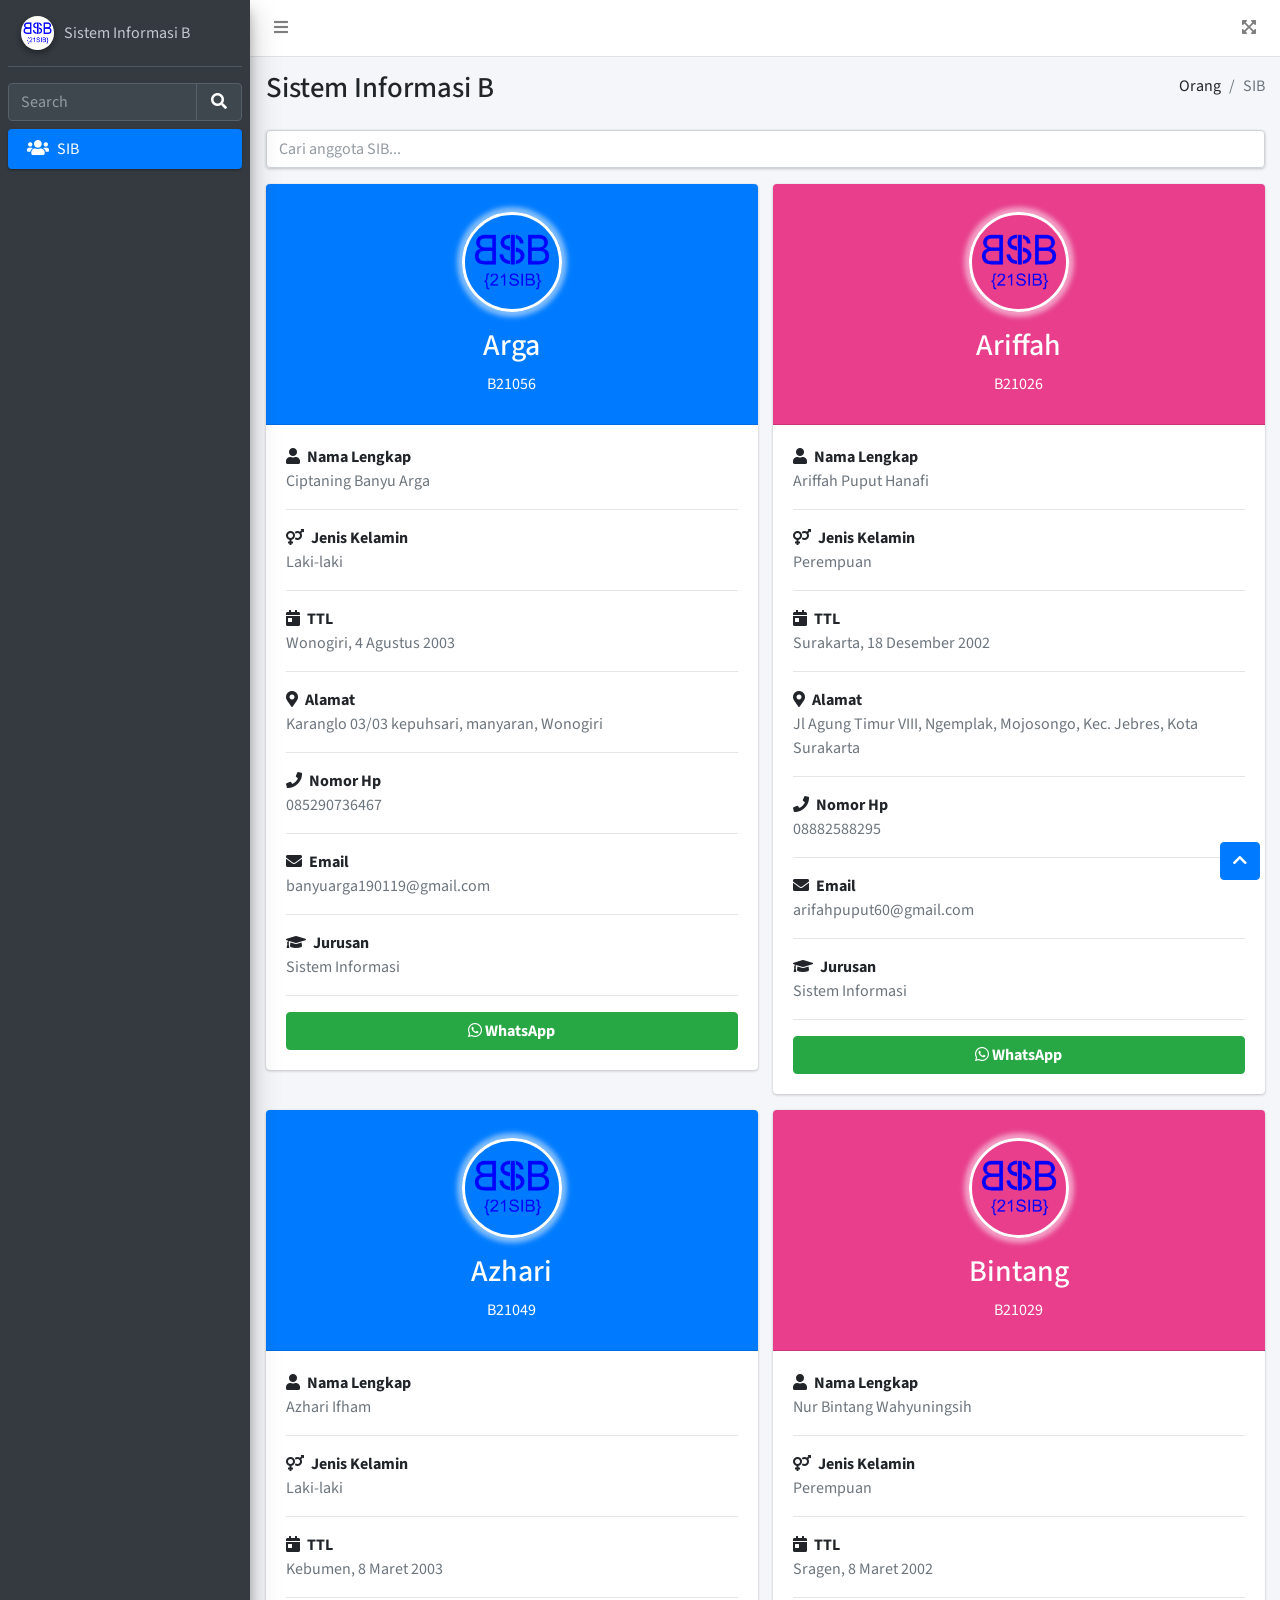
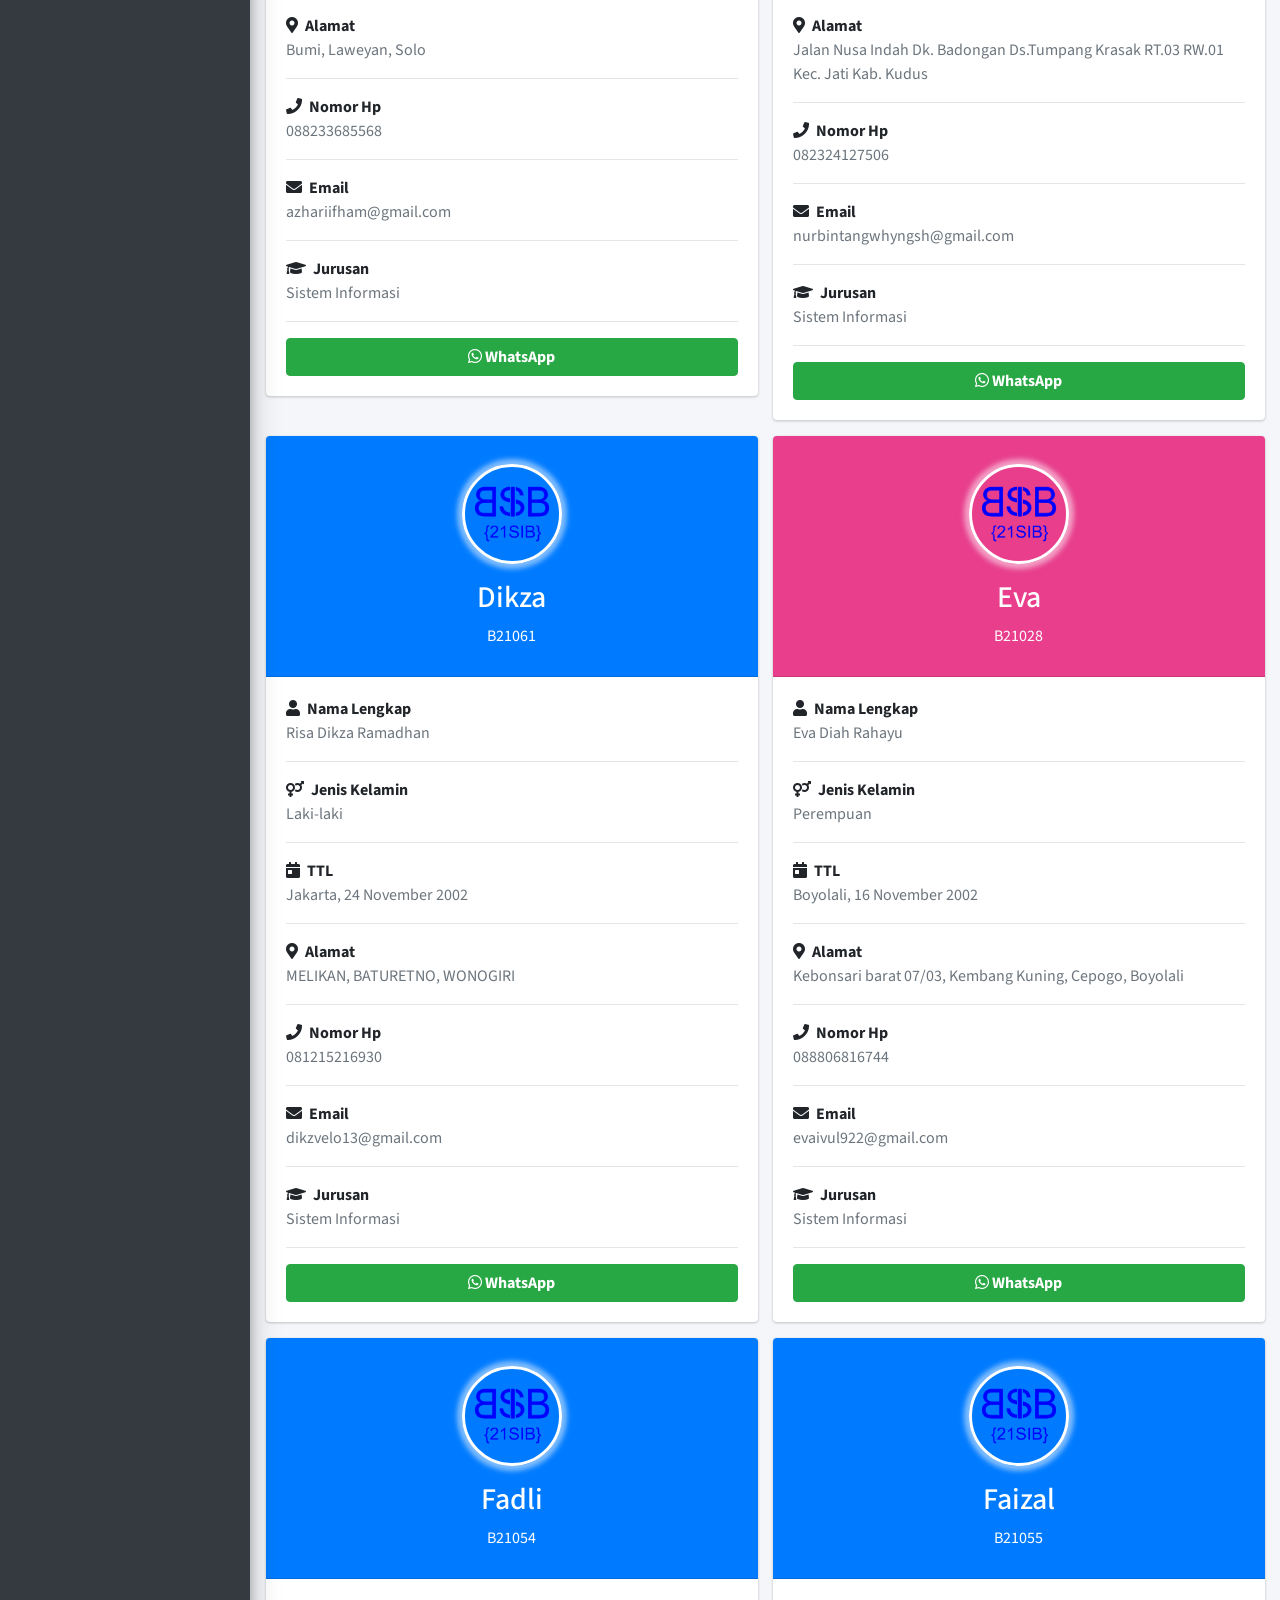
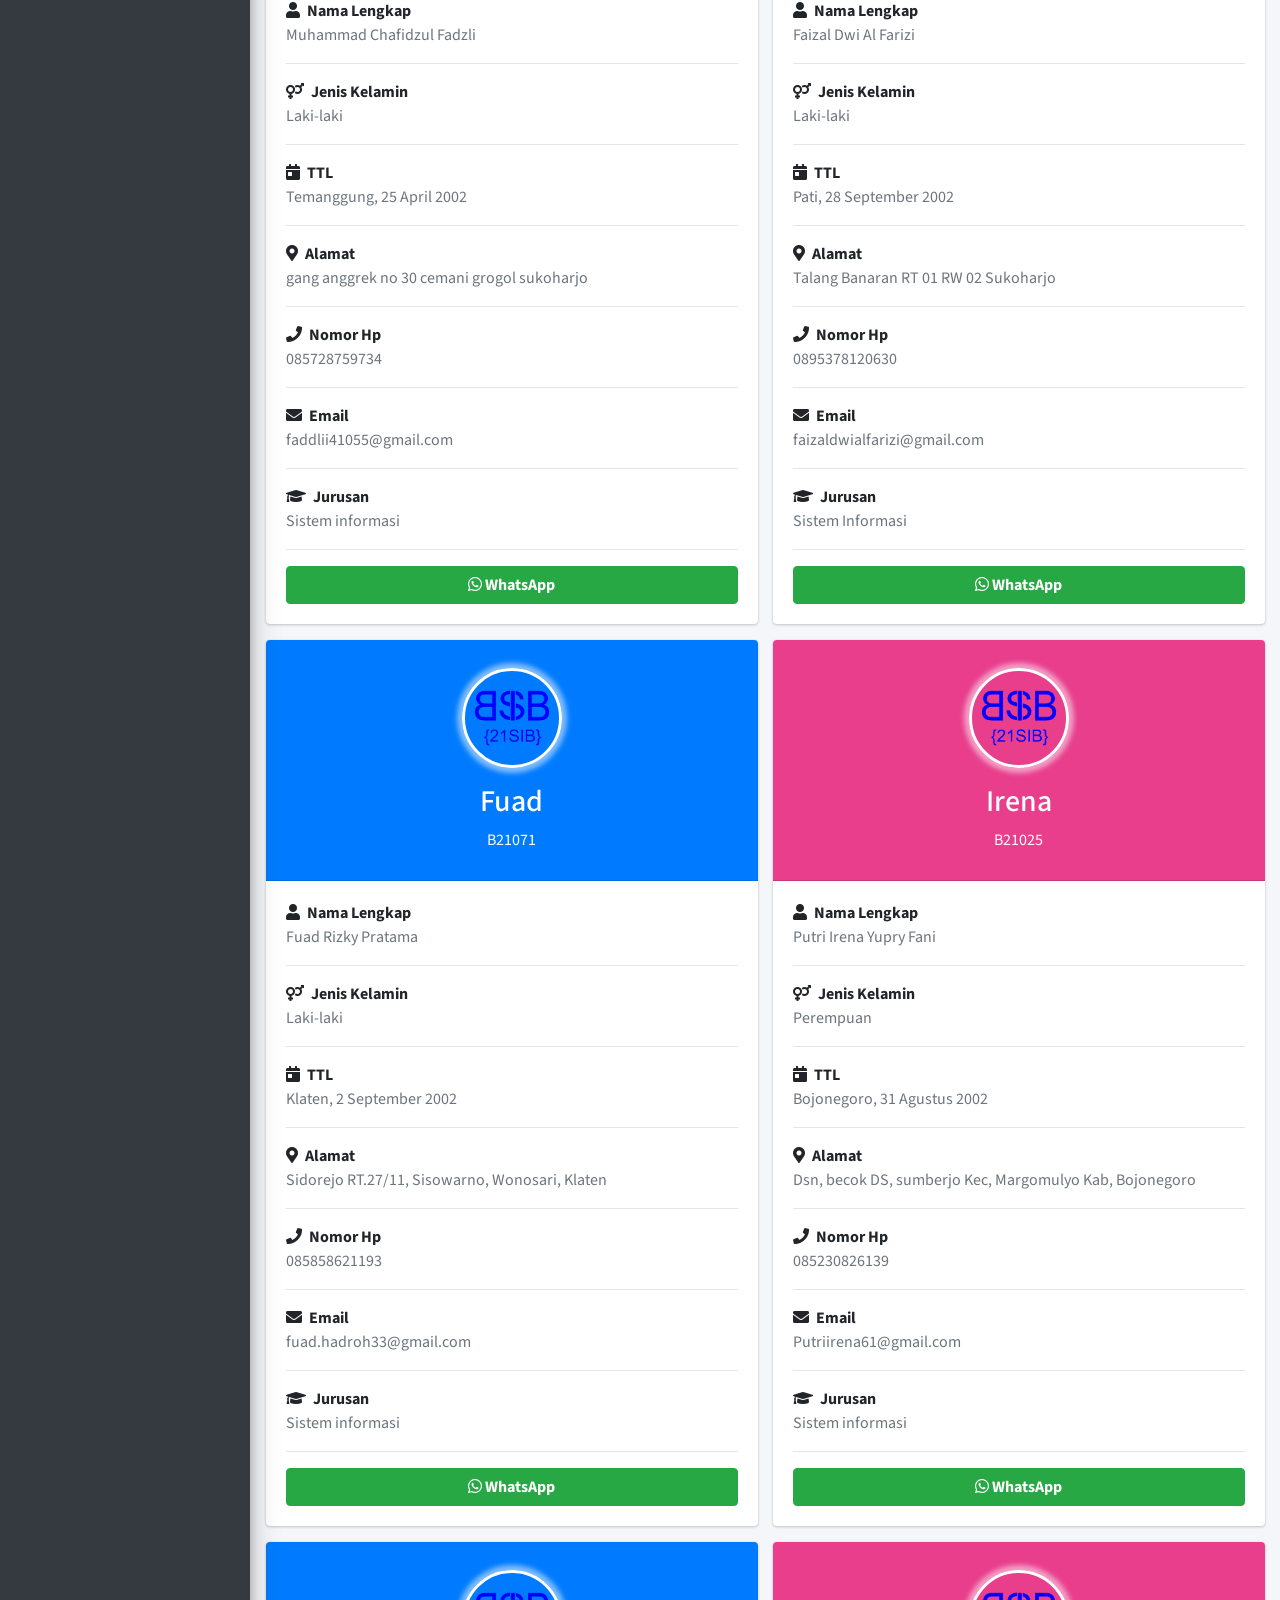
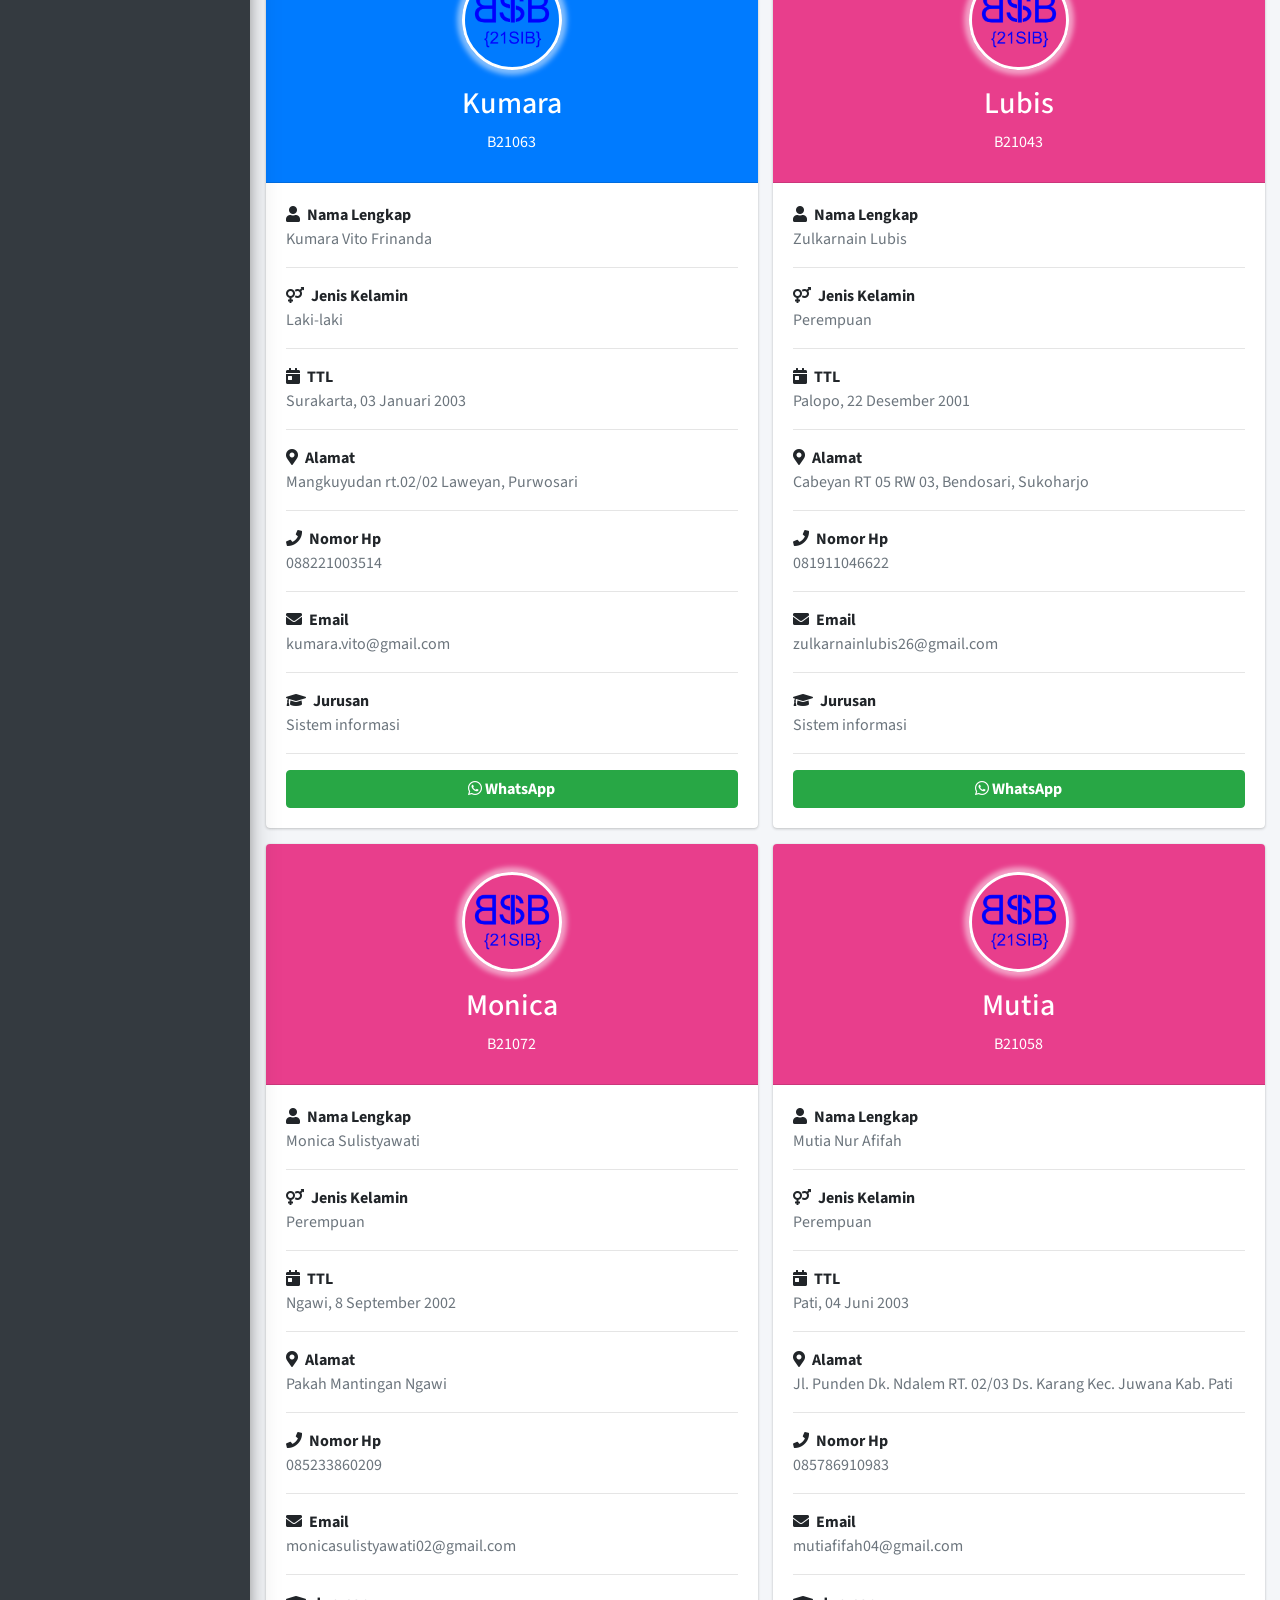
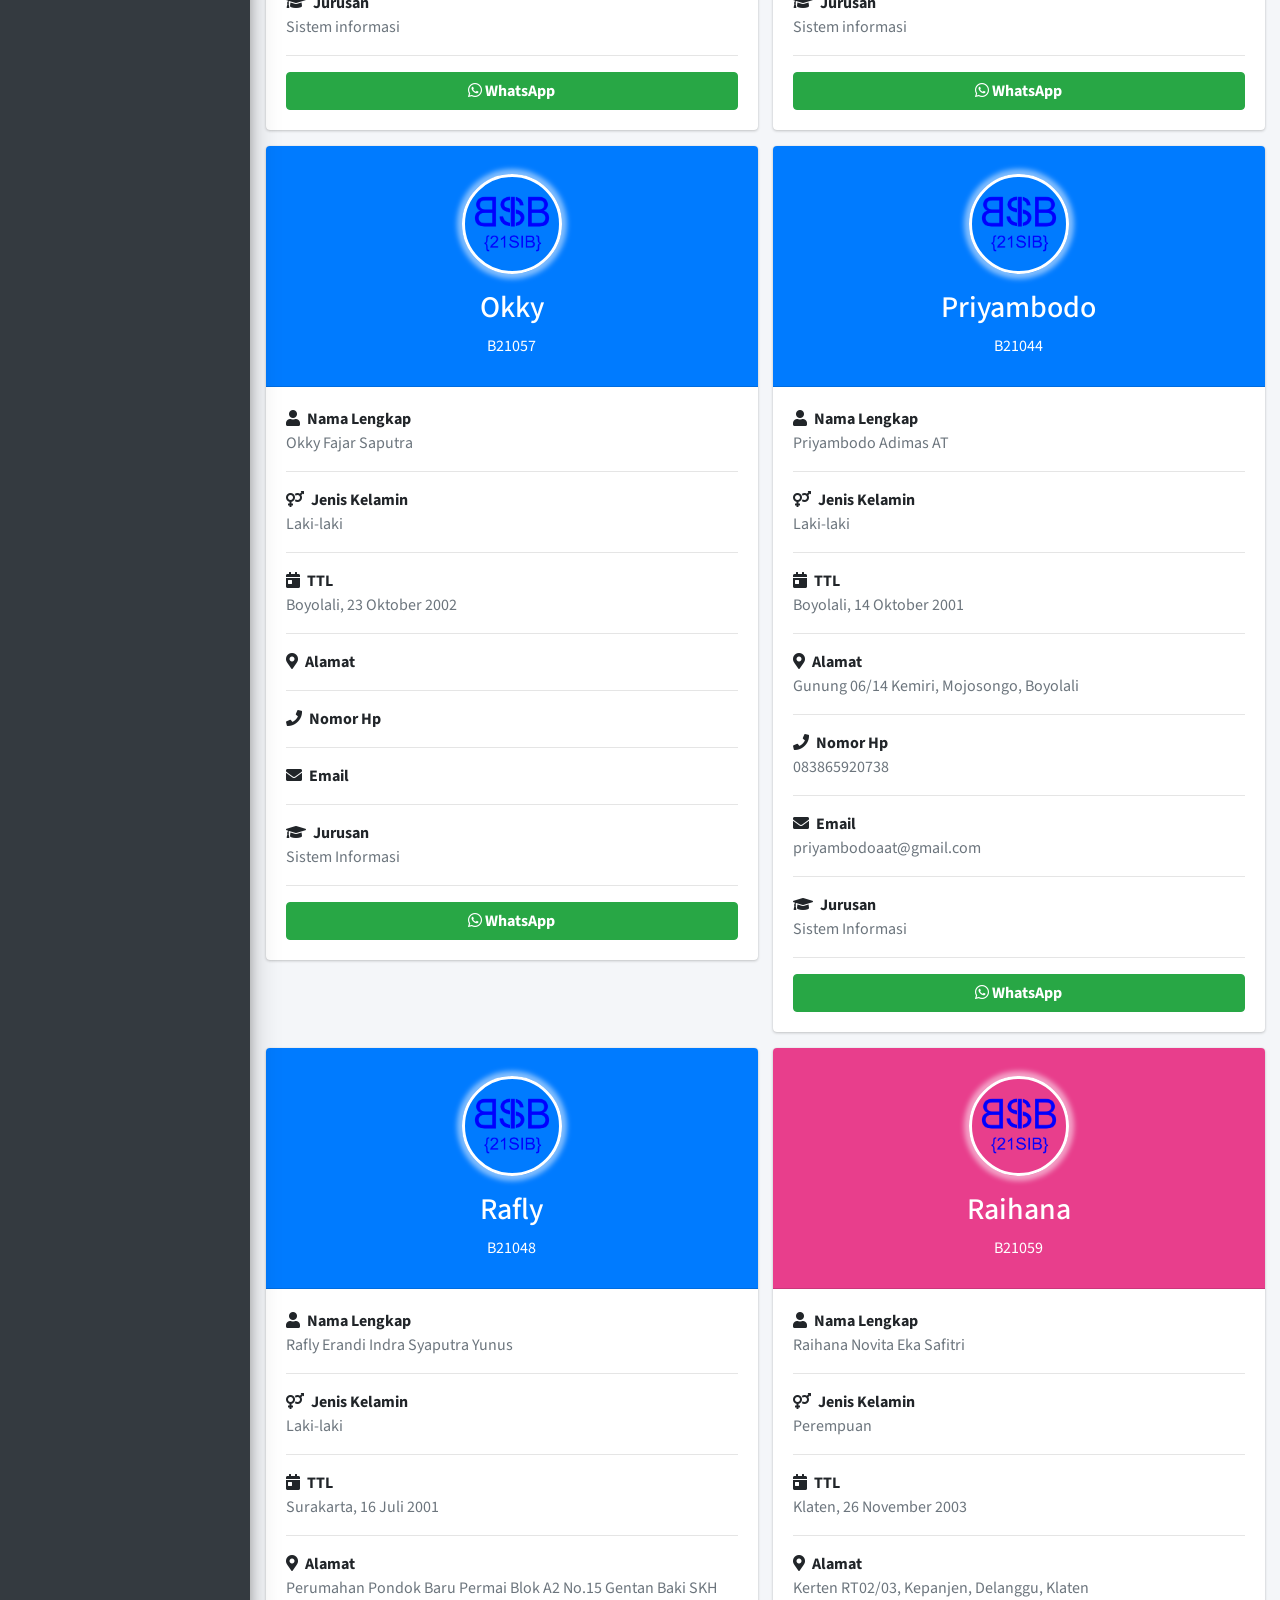
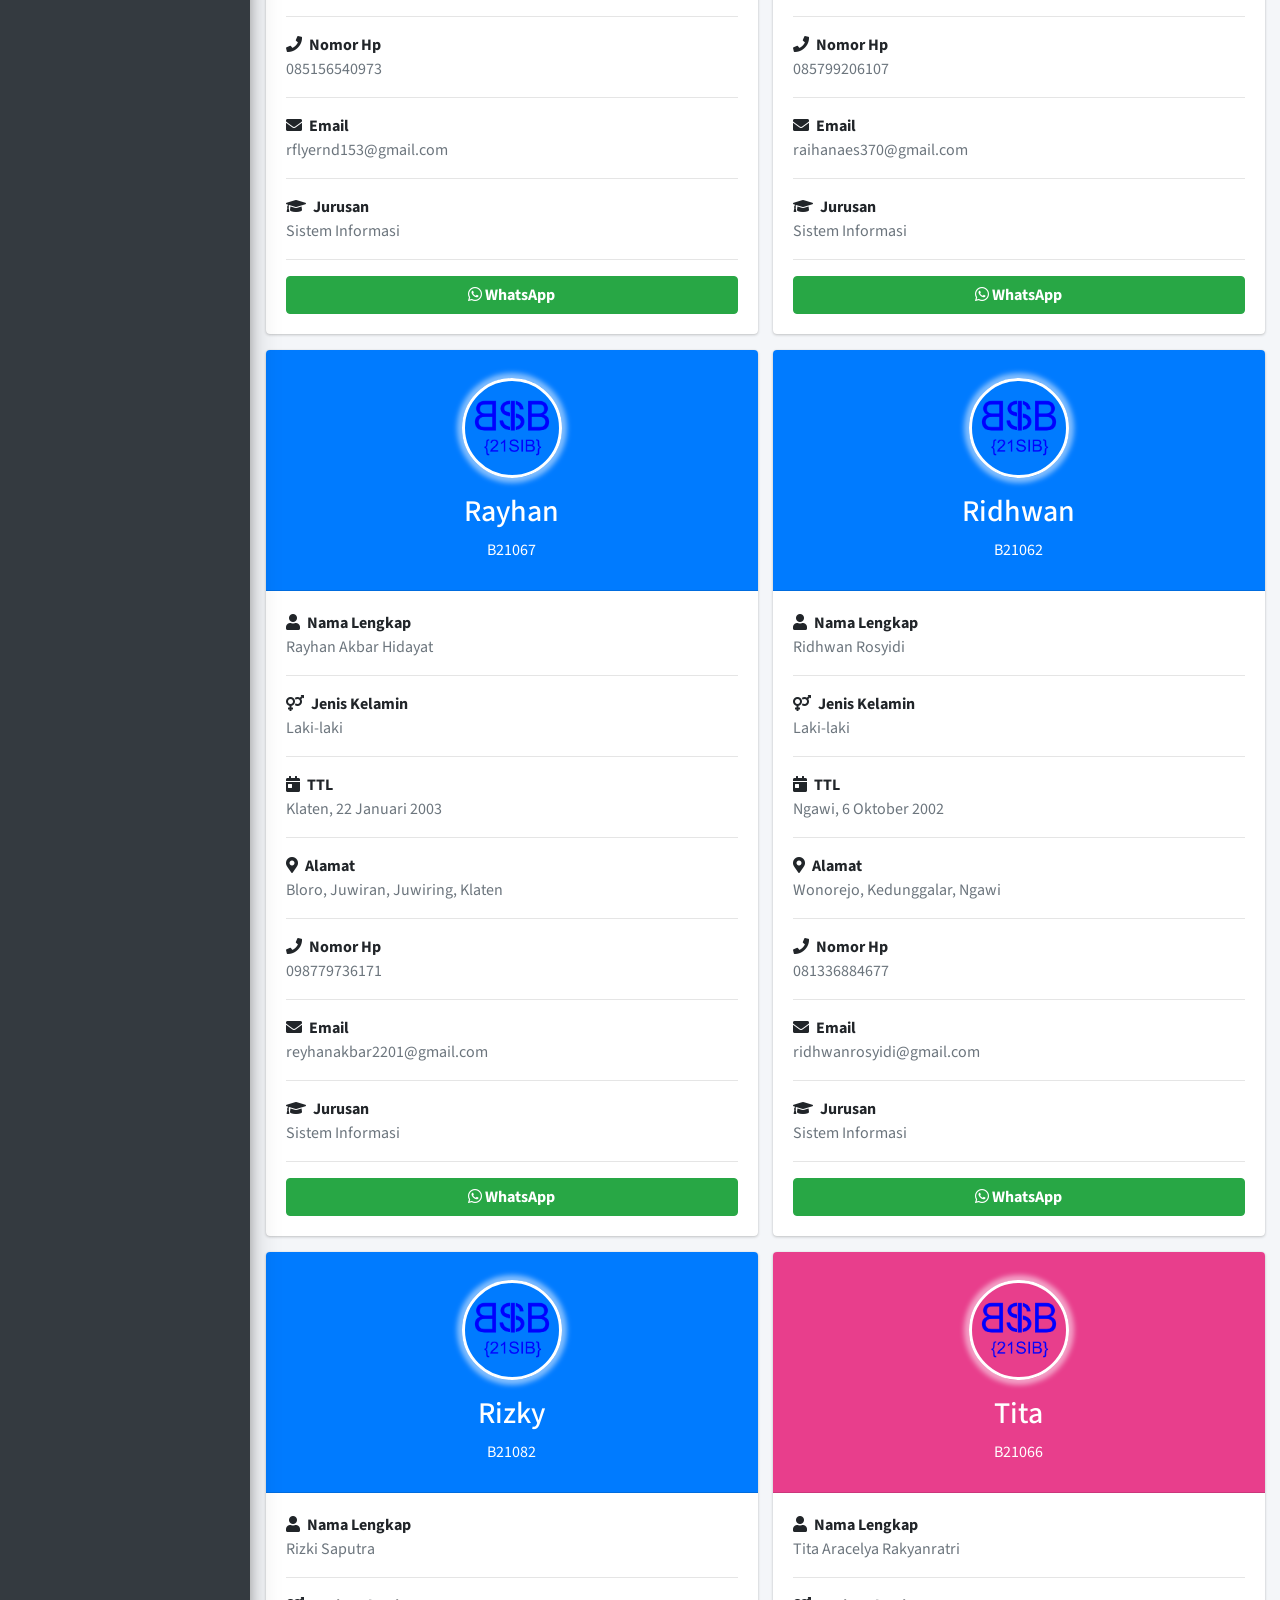
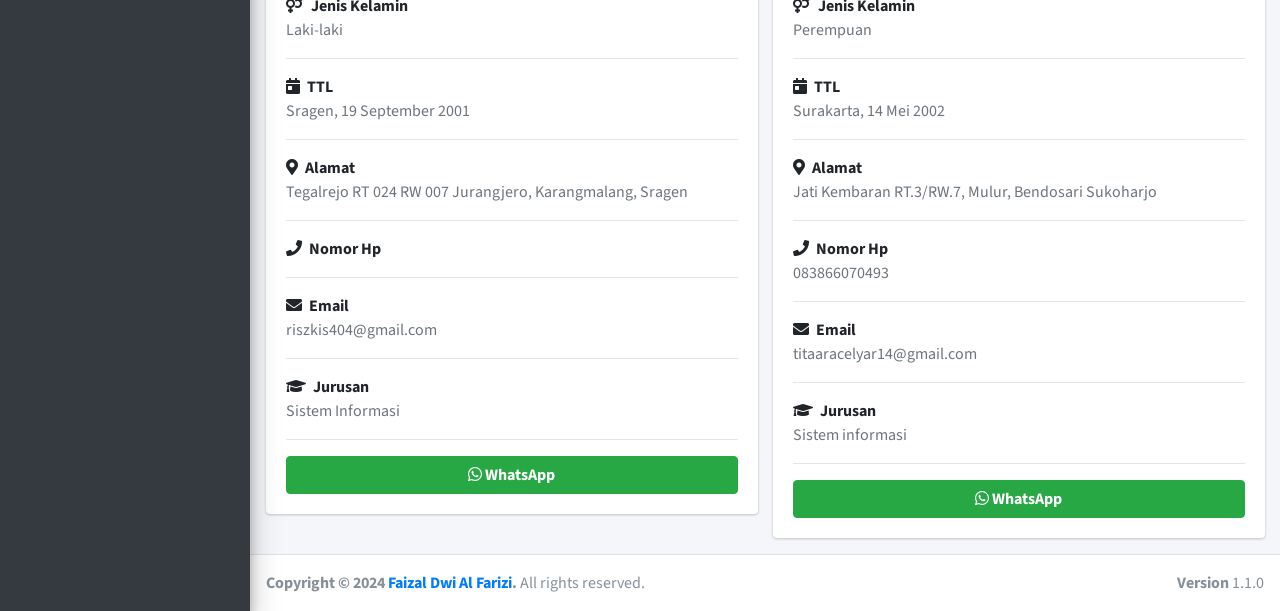
==== index.html @ 07bbe1d6 "Merge branch 'main' of https://github.com/FaizalDwiA/sib" ====
<!DOCTYPE html>
<html lang="en">

<head>
    <meta charset="utf-8">
    <meta content="width=device-width, initial-scale=1.0" name="viewport">

    <title>SIB</title>
    <meta content="Author" name="Faizal Dwi Al Farizi">
    <meta content="Bismillah" name="description">
    <meta content="Syiber" name="keywords">

    <!-- Logo -->
    <link rel="shortcut icon" href="asset/img/sib.png" type="image/x-icon">

    <!-- Google Font: Source Sans Pro -->
    <link rel="stylesheet"
        href="https://fonts.googleapis.com/css?family=Source+Sans+Pro:300,400,400i,700&amp;display=fallback">
    <!-- Font Awesome -->
    <link rel="stylesheet" href="plugins/fontawesome-free/css/all.min.css">
    <!-- Theme style -->
    <link rel="stylesheet" href="asset/css/adminlte.min.css">
</head>

<body class="hold-transition sidebar-mini">

    <div class="wrapper">

        <!-- Navbar -->
        <nav class="main-header navbar navbar-expand navbar-white navbar-light">

            <ul class="navbar-nav">
                <li class="nav-item">
                    <a class="nav-link" data-widget="pushmenu" href="#" role="button"><i class="fas fa-bars"></i></a>
                </li>
            </ul>

            <!-- Right navbar links -->
            <ul class="navbar-nav ml-auto">
                <li class="nav-item">
                    <a class="nav-link" data-widget="fullscreen" href="#" role="button">
                        <i class="fas fa-expand-arrows-alt"></i>
                    </a>
                </li>
            </ul>
        </nav>
        <!-- /.navbar -->

        <!-- Main Sidebar Container -->
        <div id="sidebar-container"></div>

        <!-- Content Wrapper. Contains page content -->
        <div class="content-wrapper" style="min-height: 719.812px;">
            <!-- Content Header (Page header) -->
            <section class="content-header">
                <div class="container-fluid">
                    <div class="row mb-2">
                        <div class="col-sm-6">
                            <h1>Sistem Informasi B</h1>
                        </div>
                        <div class="col-sm-6">
                            <ol class="breadcrumb float-sm-right">
                                <li class="breadcrumb-item">Orang</li>
                                <li class="breadcrumb-item active">SIB</li>
                            </ol>
                        </div>
                    </div>
                </div><!-- /.container-fluid -->
            </section>

            <!-- Main content -->
            <section class="content">
                <div class="container-fluid">
                    <div id="sib-container"></div>
                    <!-- /.row -->
                </div>
                <!-- /.container-fluid -->
            </section>
            <!-- /.content -->
        </div>
        <!-- /.content-wrapper -->

        <footer class="main-footer">
            <div class="float-right d-none d-sm-block">
                <b>Version</b> 1.1.0
            </div>
            <strong>Copyright © 2024 <a href="#">Faizal Dwi Al Farizi</a>.</strong> All rights reserved.
        </footer>

        <a href="#" class="back-to-top d-flex align-items-center justify-content-center"><i
                class="bi bi-arrow-up-short"></i></a>

        <!-- Control Sidebar -->
        <aside class="control-sidebar control-sidebar-dark">
            <!-- Control sidebar content goes here -->
        </aside>
        <!-- /.control-sidebar -->
    </div>
    <!-- ./wrapper -->

    <a id="back-to-top" href="#" class="btn btn-primary back-to-top" role="button" aria-label="Scroll to top">
        <i class="fas fa-chevron-up"></i>
    </a>

    <!-- jQuery -->
    <script src="plugins/jquery/jquery.min.js"></script>
    <!-- Bootstrap 4 -->
    <script src="plugins/bootstrap/js/bootstrap.bundle.min.js"></script>
    <!-- AdminLTE App -->
    <script src="asset/js/adminlte.min.js"></script>

    <script>
        document.addEventListener("DOMContentLoaded", function () {
            fetch('layout/sidebar.html')  // Pastikan path benar
                .then(response => response.text())
                .then(data => {
                    const sidebarContainer = document.getElementById('sidebar-container');
                    if (sidebarContainer) {
                        sidebarContainer.innerHTML = data;
                        // Mendapatkan URL halaman saat ini
                        const currentURL = window.location.href;

                        // Mendapatkan elemen link sidebar
                        const sibLink = document.getElementById('sib-link');

                        // Cek apakah URL saat ini mengandung 'index.html' untuk menambahkan class 'active'
                        if (currentURL.includes('index.html')) {
                            sibLink.classList.add('active');
                        }
                    } else {
                        console.error("Sidebar container not found");
                    }
                })
                .catch(error => console.error('Error loading sidebar:', error));

            fetch('data/sib.html')  // Pastikan path benar
                .then(response => response.text())
                .then(data => {
                    const sibContainer = document.getElementById('sib-container');
                    if (sibContainer) {
                        sibContainer.innerHTML = data;
                        const searchInput = document.getElementById('searchInput');
                        const Items = document.querySelectorAll('.item');

                        searchInput.addEventListener('input', function () {
                            const query = searchInput.value.toLowerCase();

                            Items.forEach(item => {
                                // Ambil semua teks dari elemen dalam card
                                const textContent = item.textContent.toLowerCase();

                                // Tampilkan atau sembunyikan item berdasarkan pencarian
                                if (textContent.includes(query)) {
                                    item.style.display = '';
                                } else {
                                    item.style.display = 'none';
                                }
                            });
                        });
                    } else {
                        console.error("SIB container not found");
                    }
                })
                .catch(error => console.error('Error loading sib:', error));
        });
    </script>

</body>

</html>
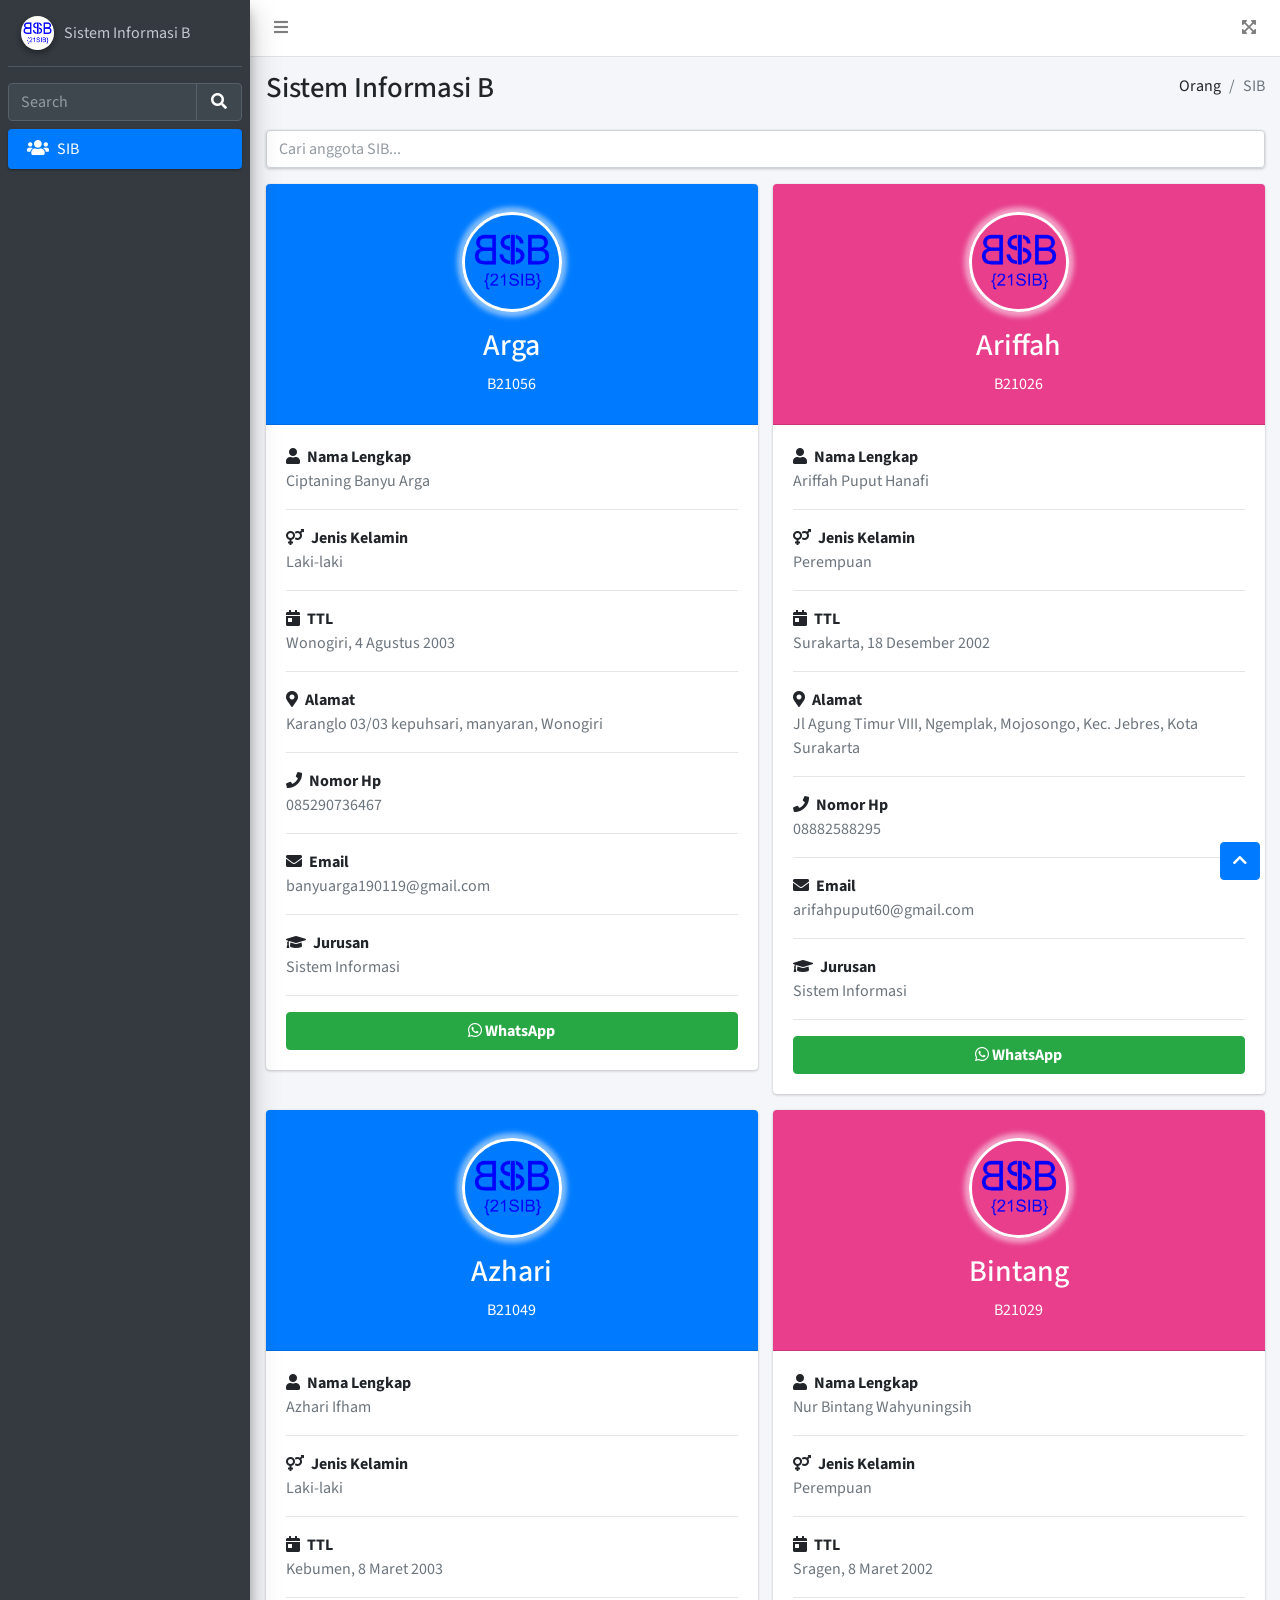
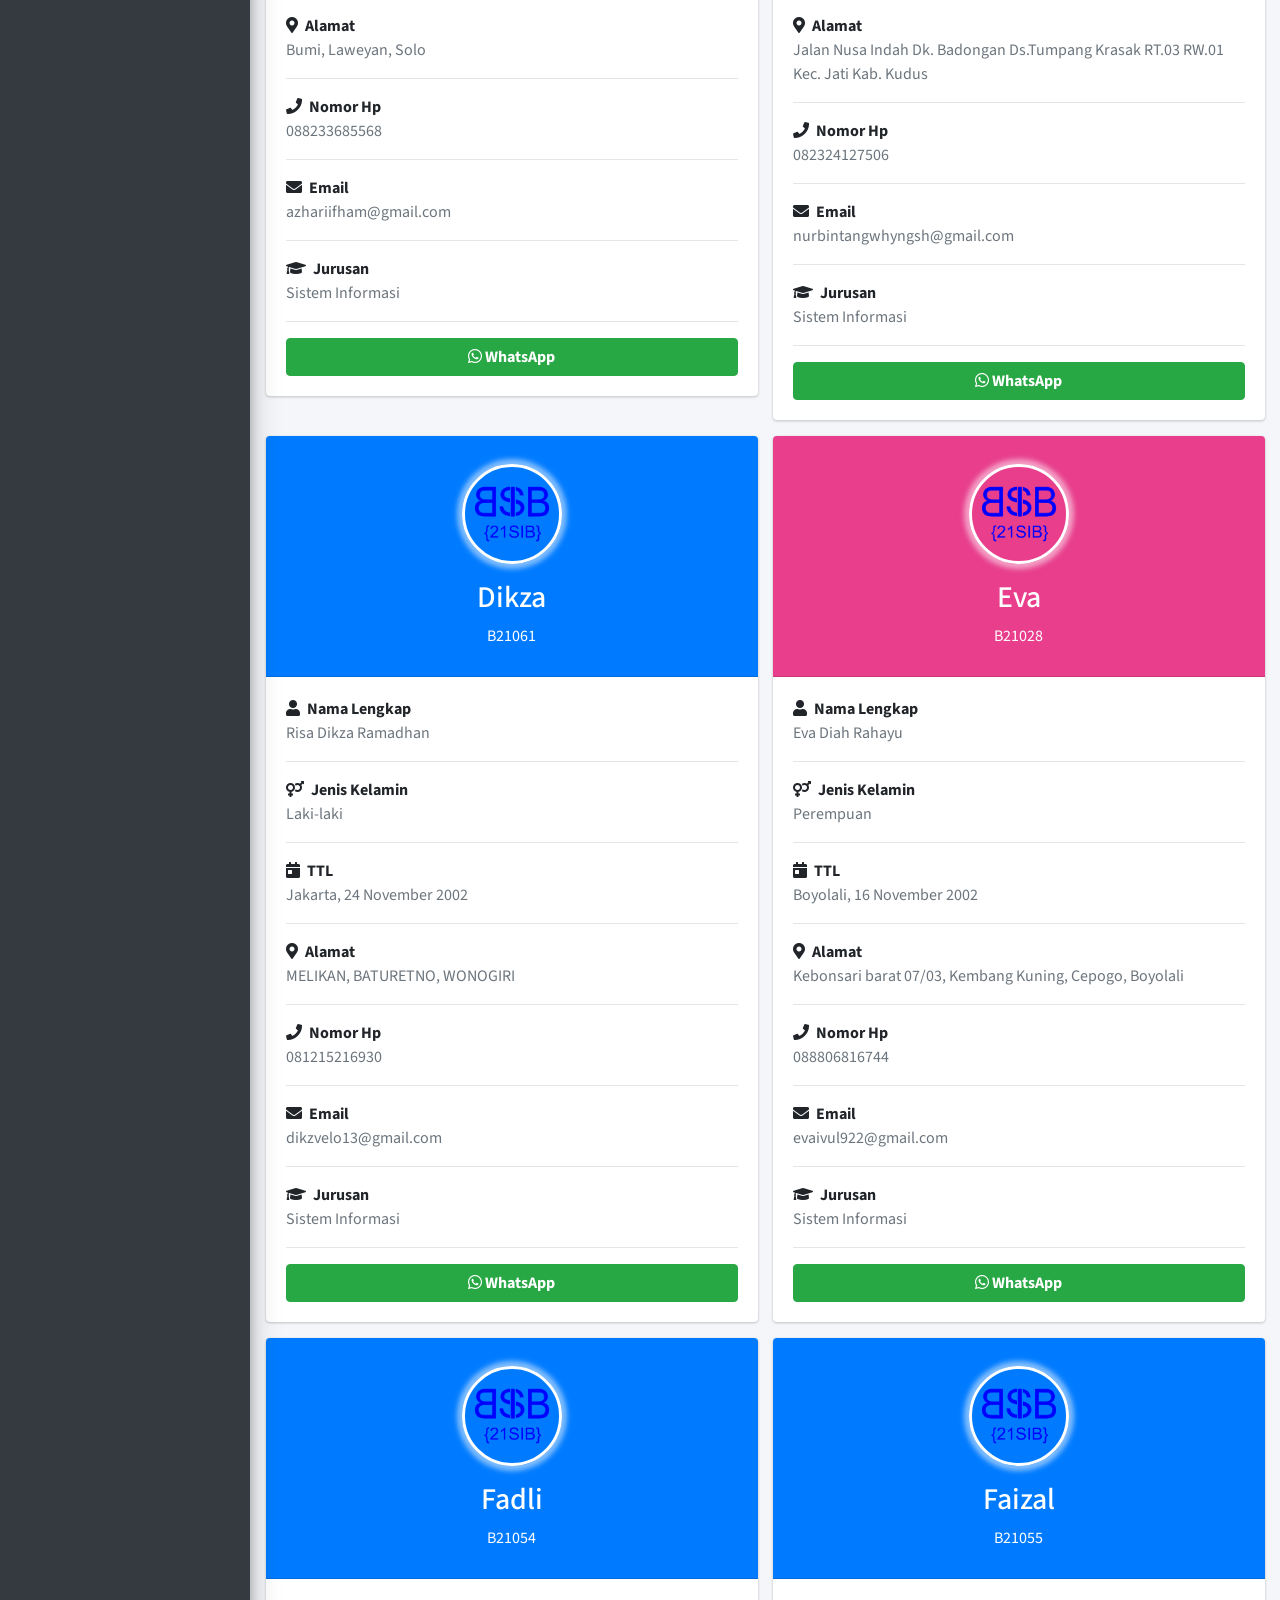
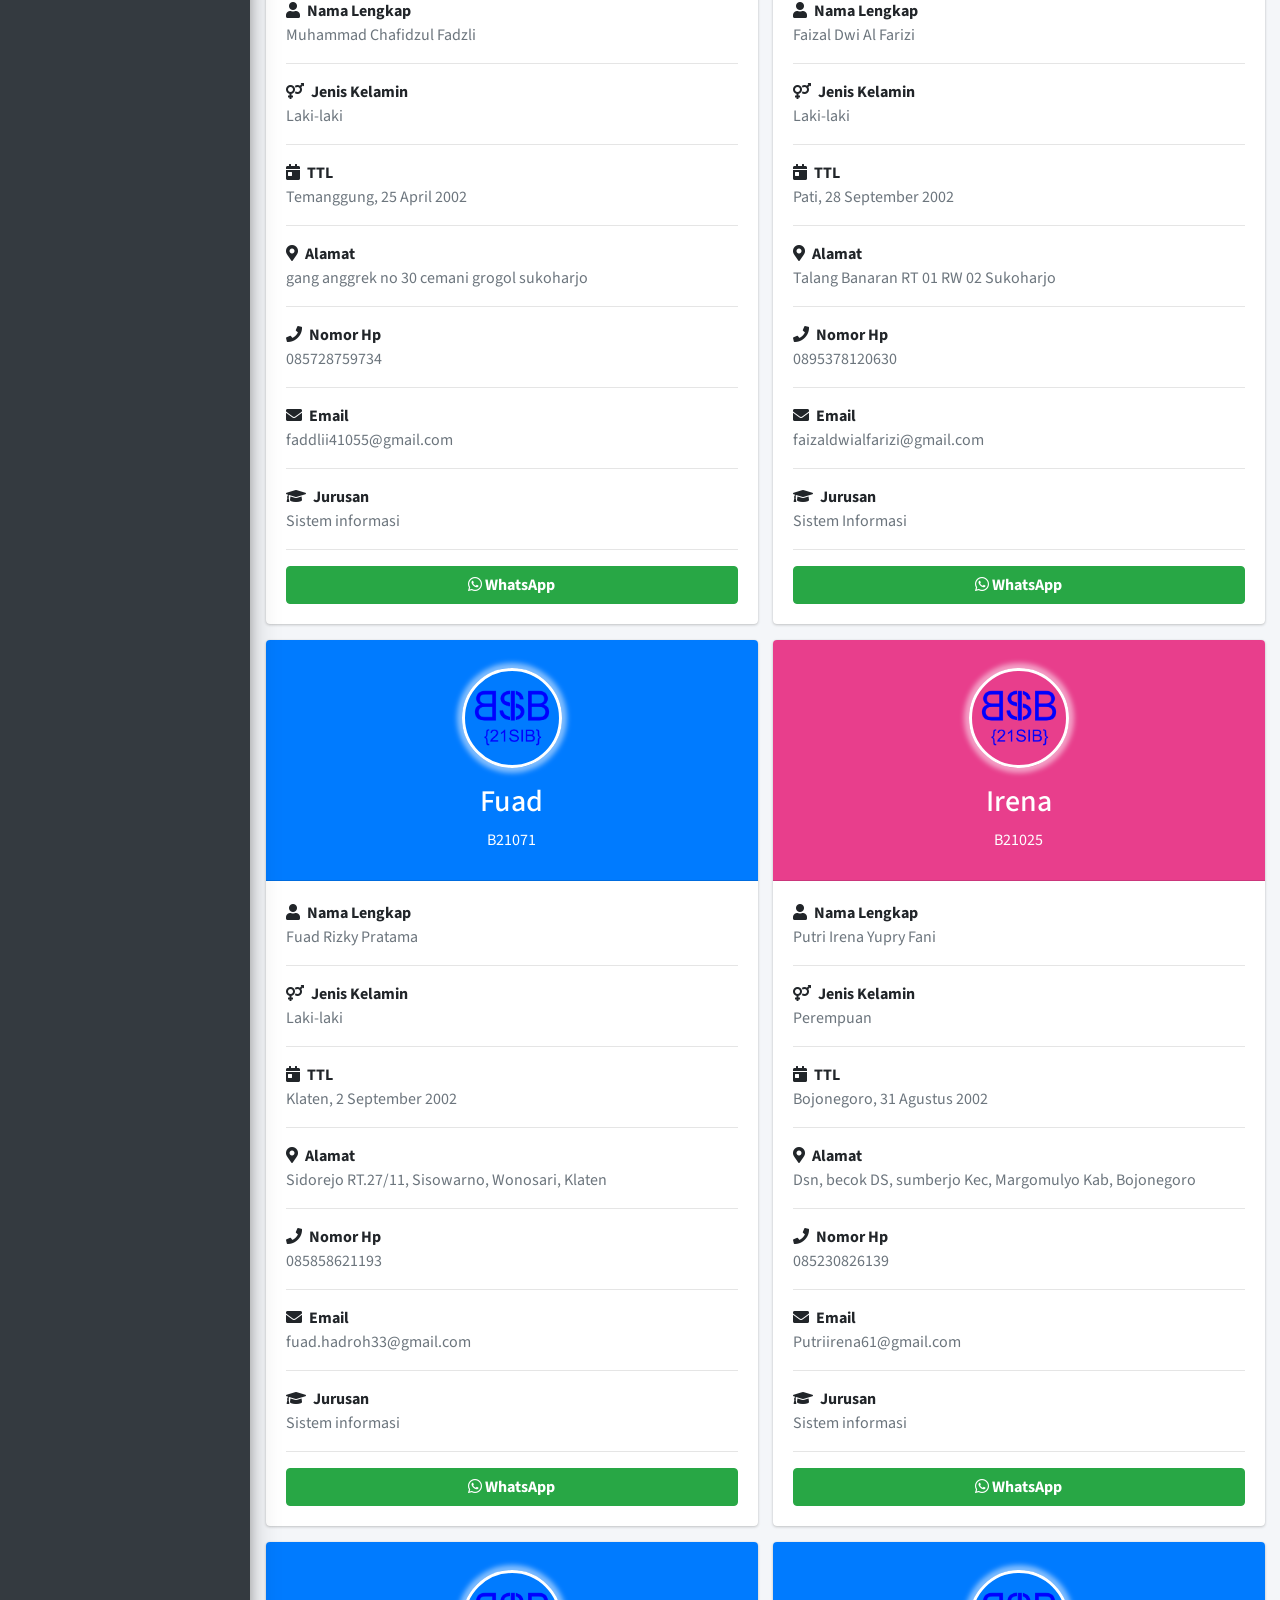
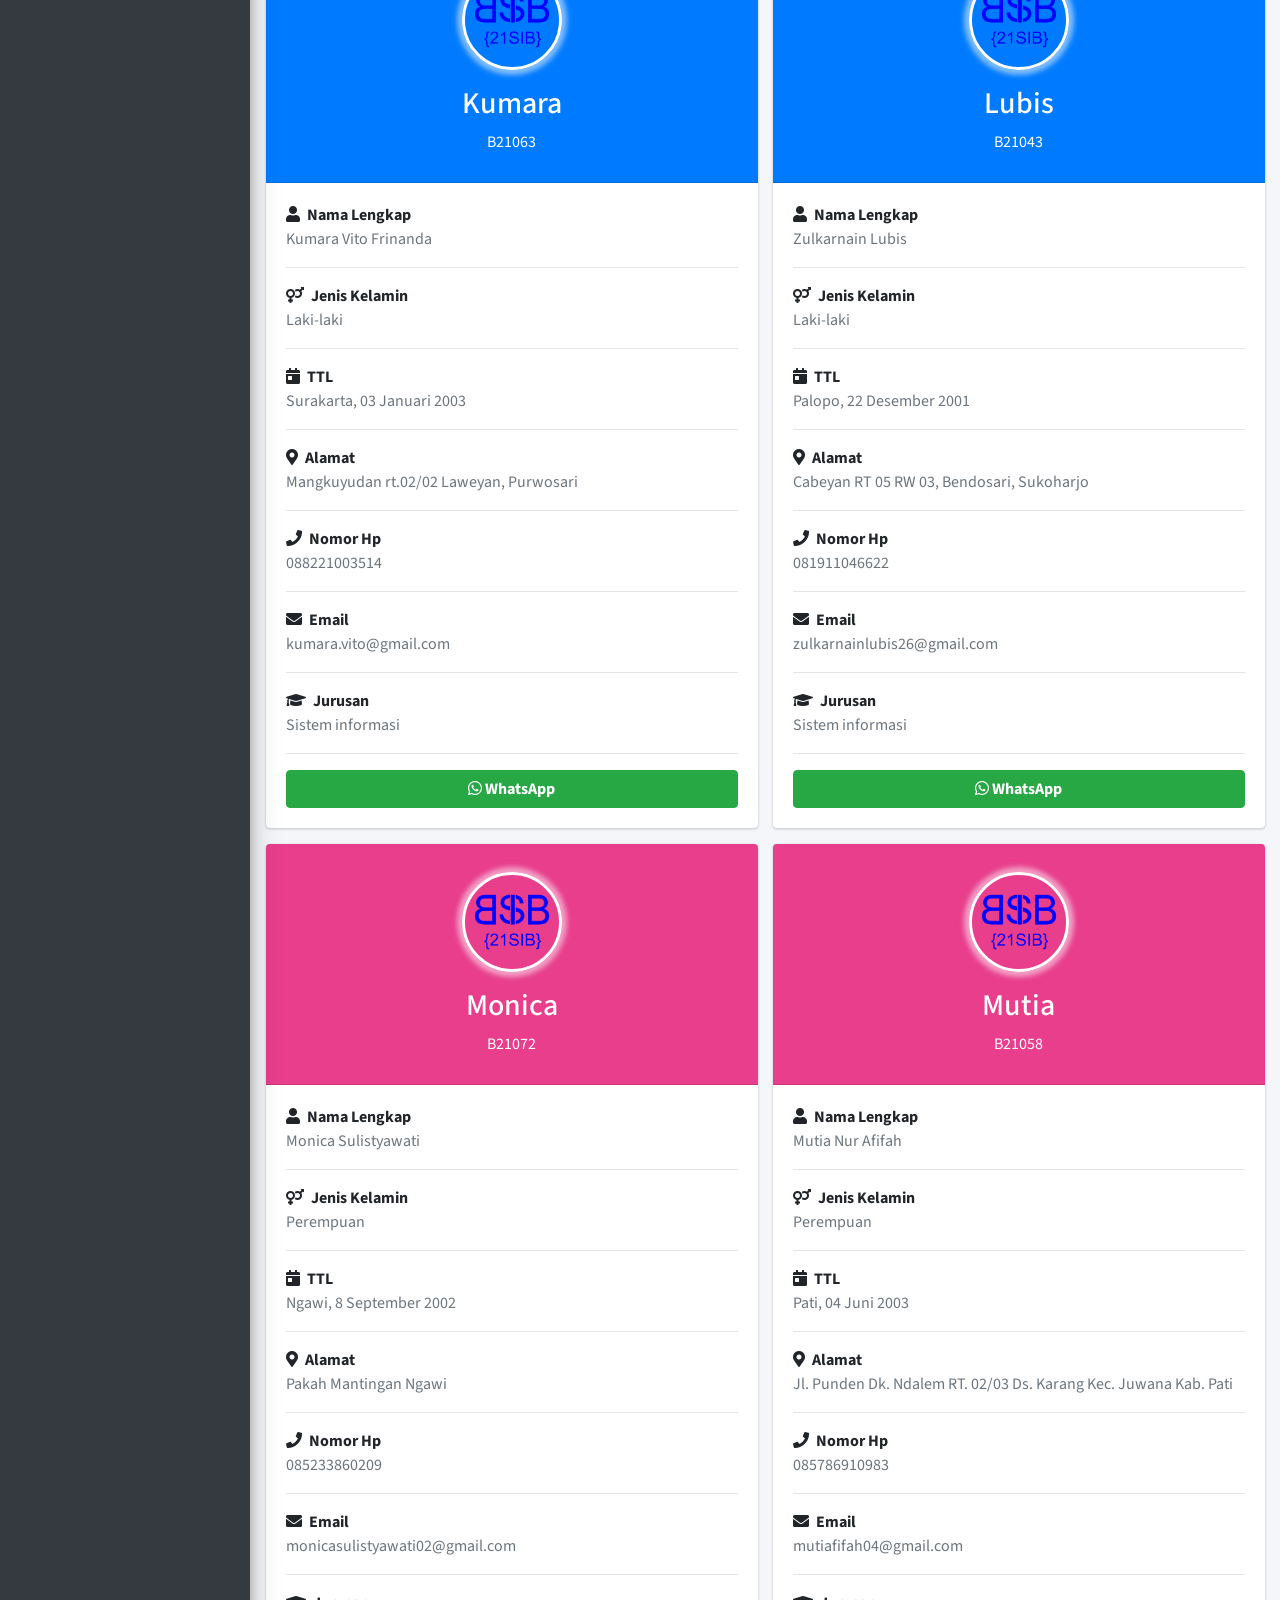
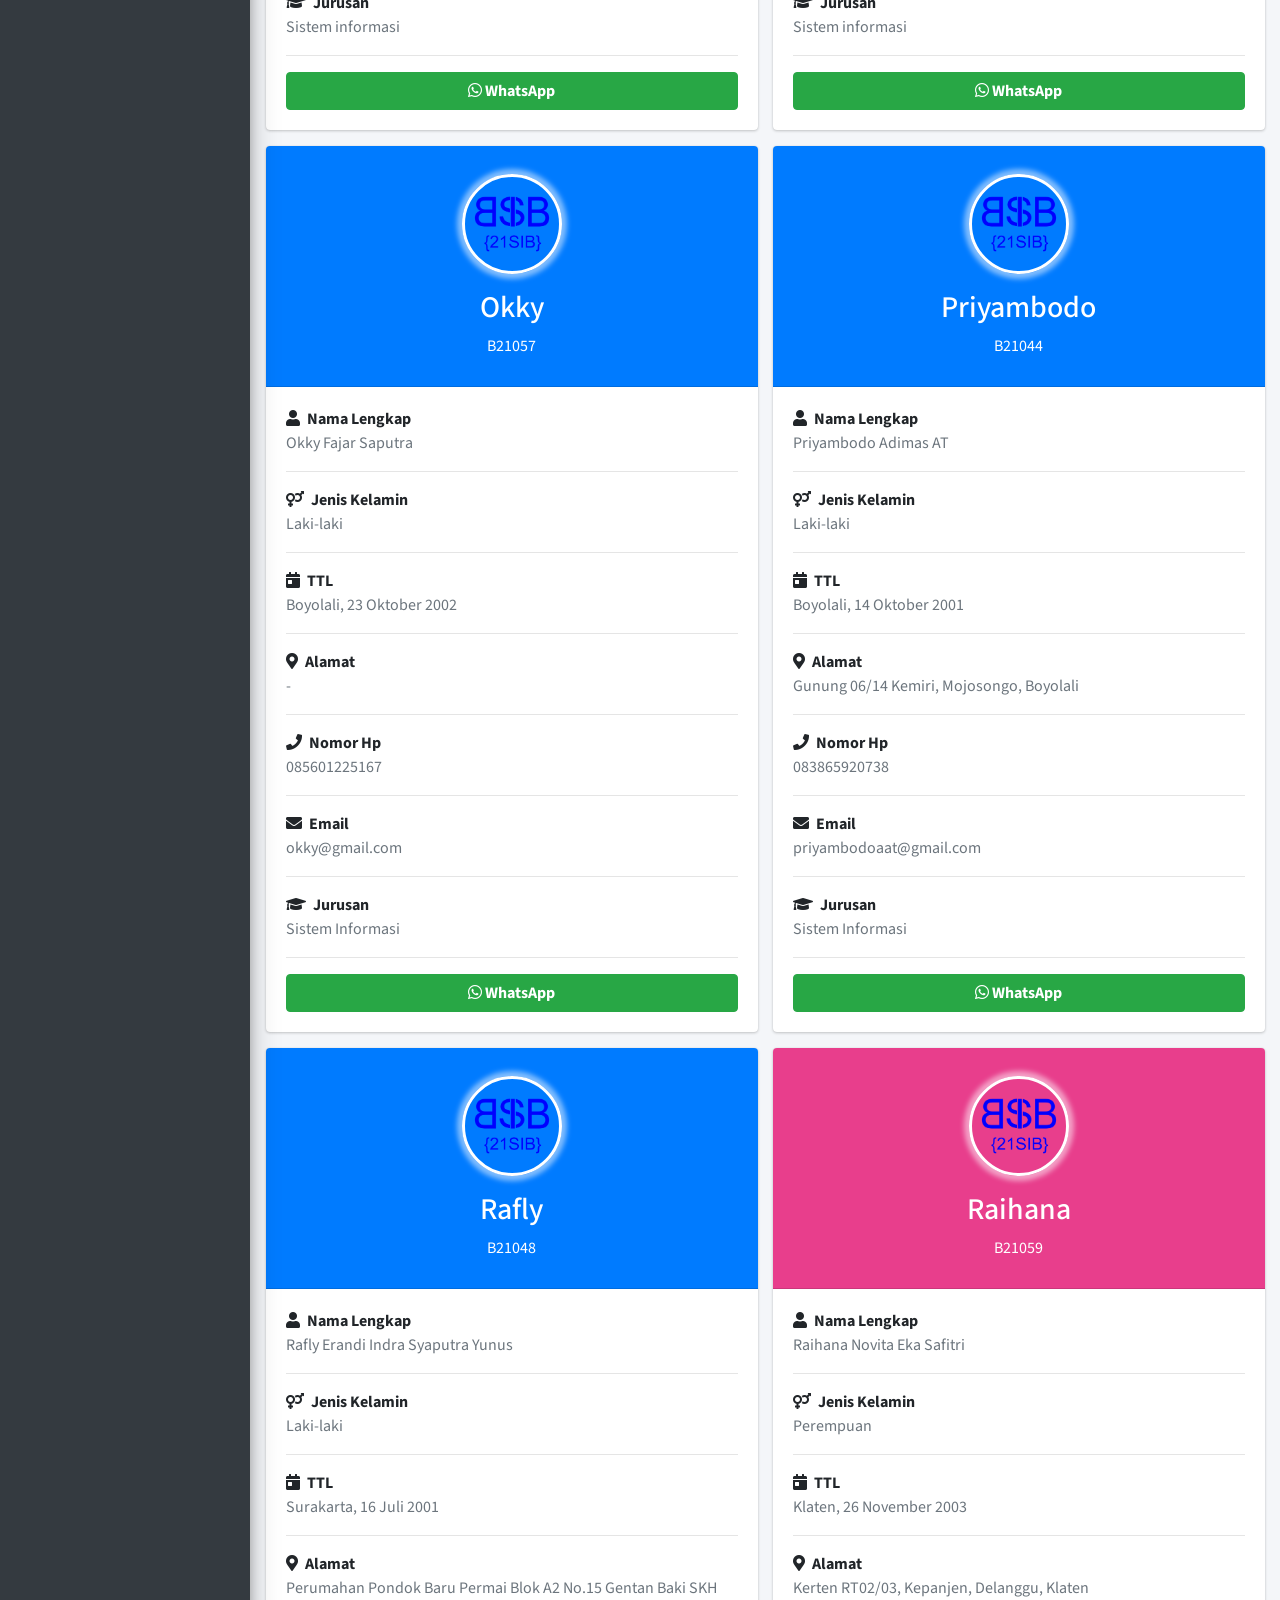
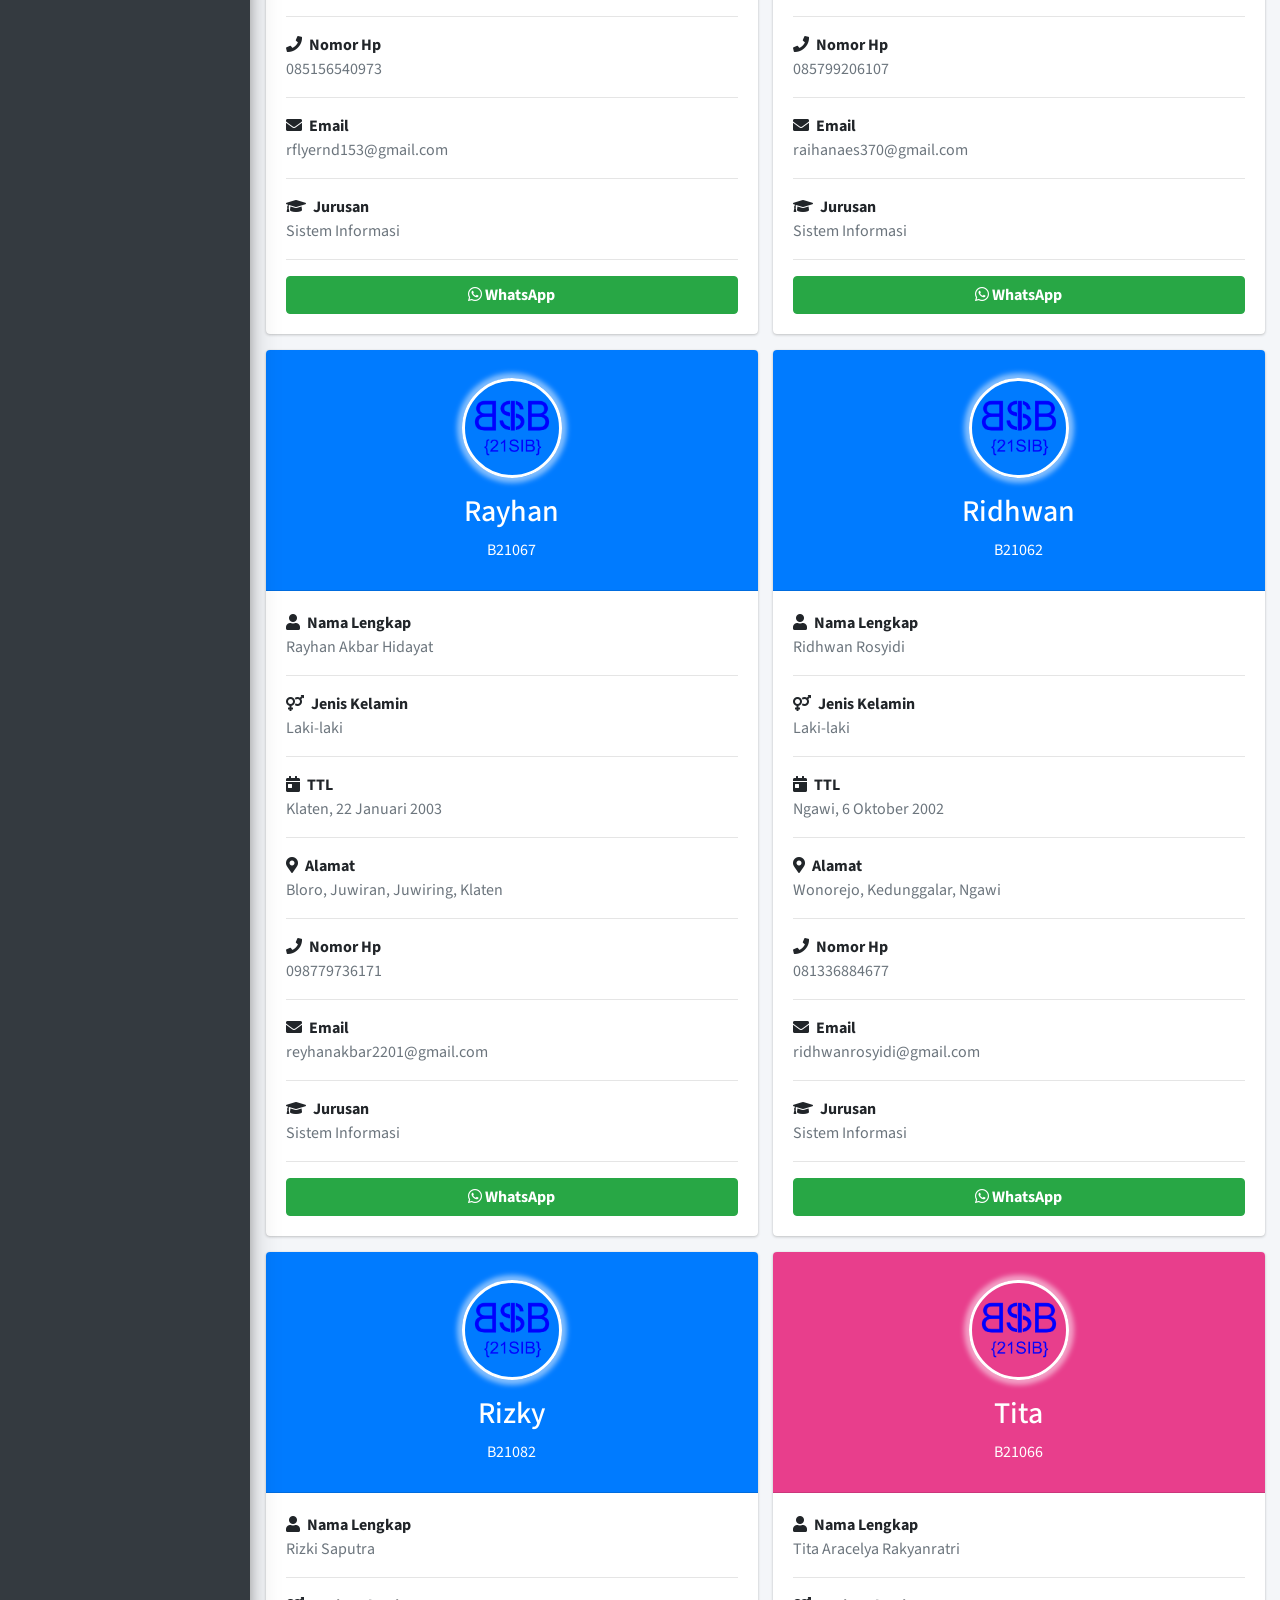
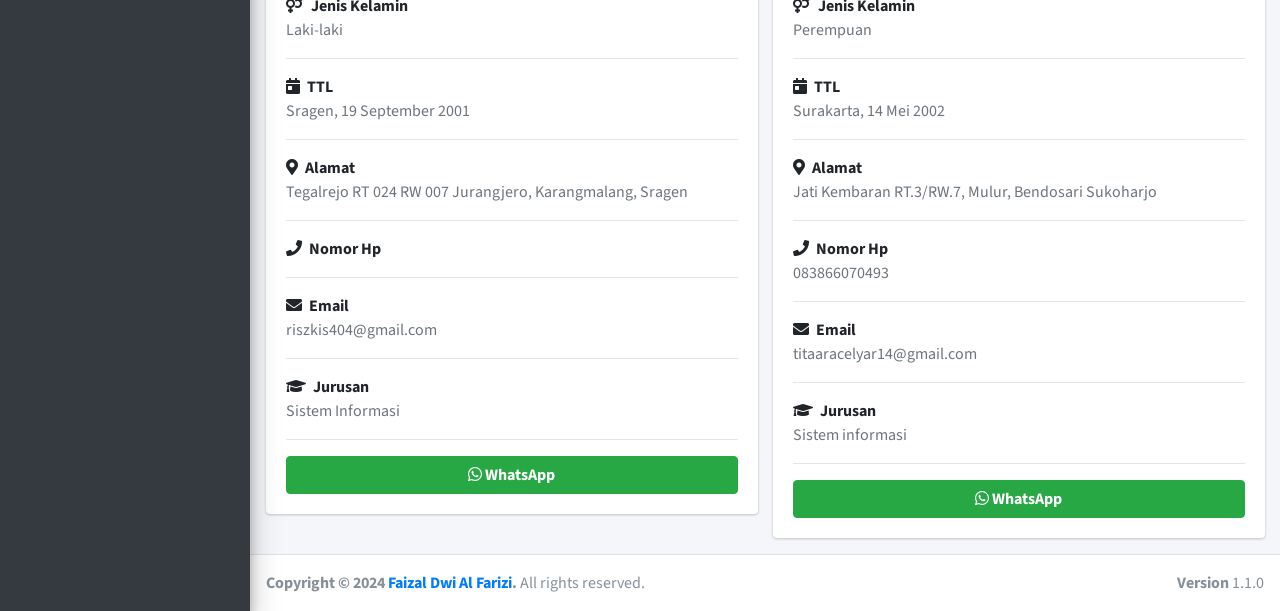
==== commit 6337603a: "fda" ====
--- a/index.html
+++ b/index.html
@@ -110,6 +110,13 @@
     <script src="asset/js/adminlte.min.js"></script>
 
     <script>
+        function convertToInternationalNumber(number) {
+            if (number.startsWith('0')) {
+                return '62' + number.slice(1);
+            }
+            return number;
+        }
+
         document.addEventListener("DOMContentLoaded", function () {
             fetch('layout/sidebar.html')  // Pastikan path benar
                 .then(response => response.text())
@@ -126,6 +133,8 @@
                         // Cek apakah URL saat ini mengandung 'index.html' untuk menambahkan class 'active'
                         if (currentURL.includes('index.html')) {
                             sibLink.classList.add('active');
+                        } else {
+                            sibLink.classList.add('active');
                         }
                     } else {
                         console.error("Sidebar container not found");
@@ -137,6 +146,7 @@
                 .then(response => response.text())
                 .then(data => {
                     const sibContainer = document.getElementById('sib-container');
+
                     if (sibContainer) {
                         sibContainer.innerHTML = data;
                         const searchInput = document.getElementById('searchInput');
@@ -160,6 +170,17 @@
                     } else {
                         console.error("SIB container not found");
                     }
+
+                    const wa = document.querySelectorAll('.wa-link');
+
+                    wa.forEach(link => {
+                        // Mendapatkan nomor telepon dari data attribute
+                        const localNumber = link.getAttribute('data-phone');
+                        const internationalNumber = convertToInternationalNumber(localNumber);
+
+                        // Memperbarui href
+                        link.href = `https://wa.me/${internationalNumber}`;
+                    });
                 })
                 .catch(error => console.error('Error loading sib:', error));
         });
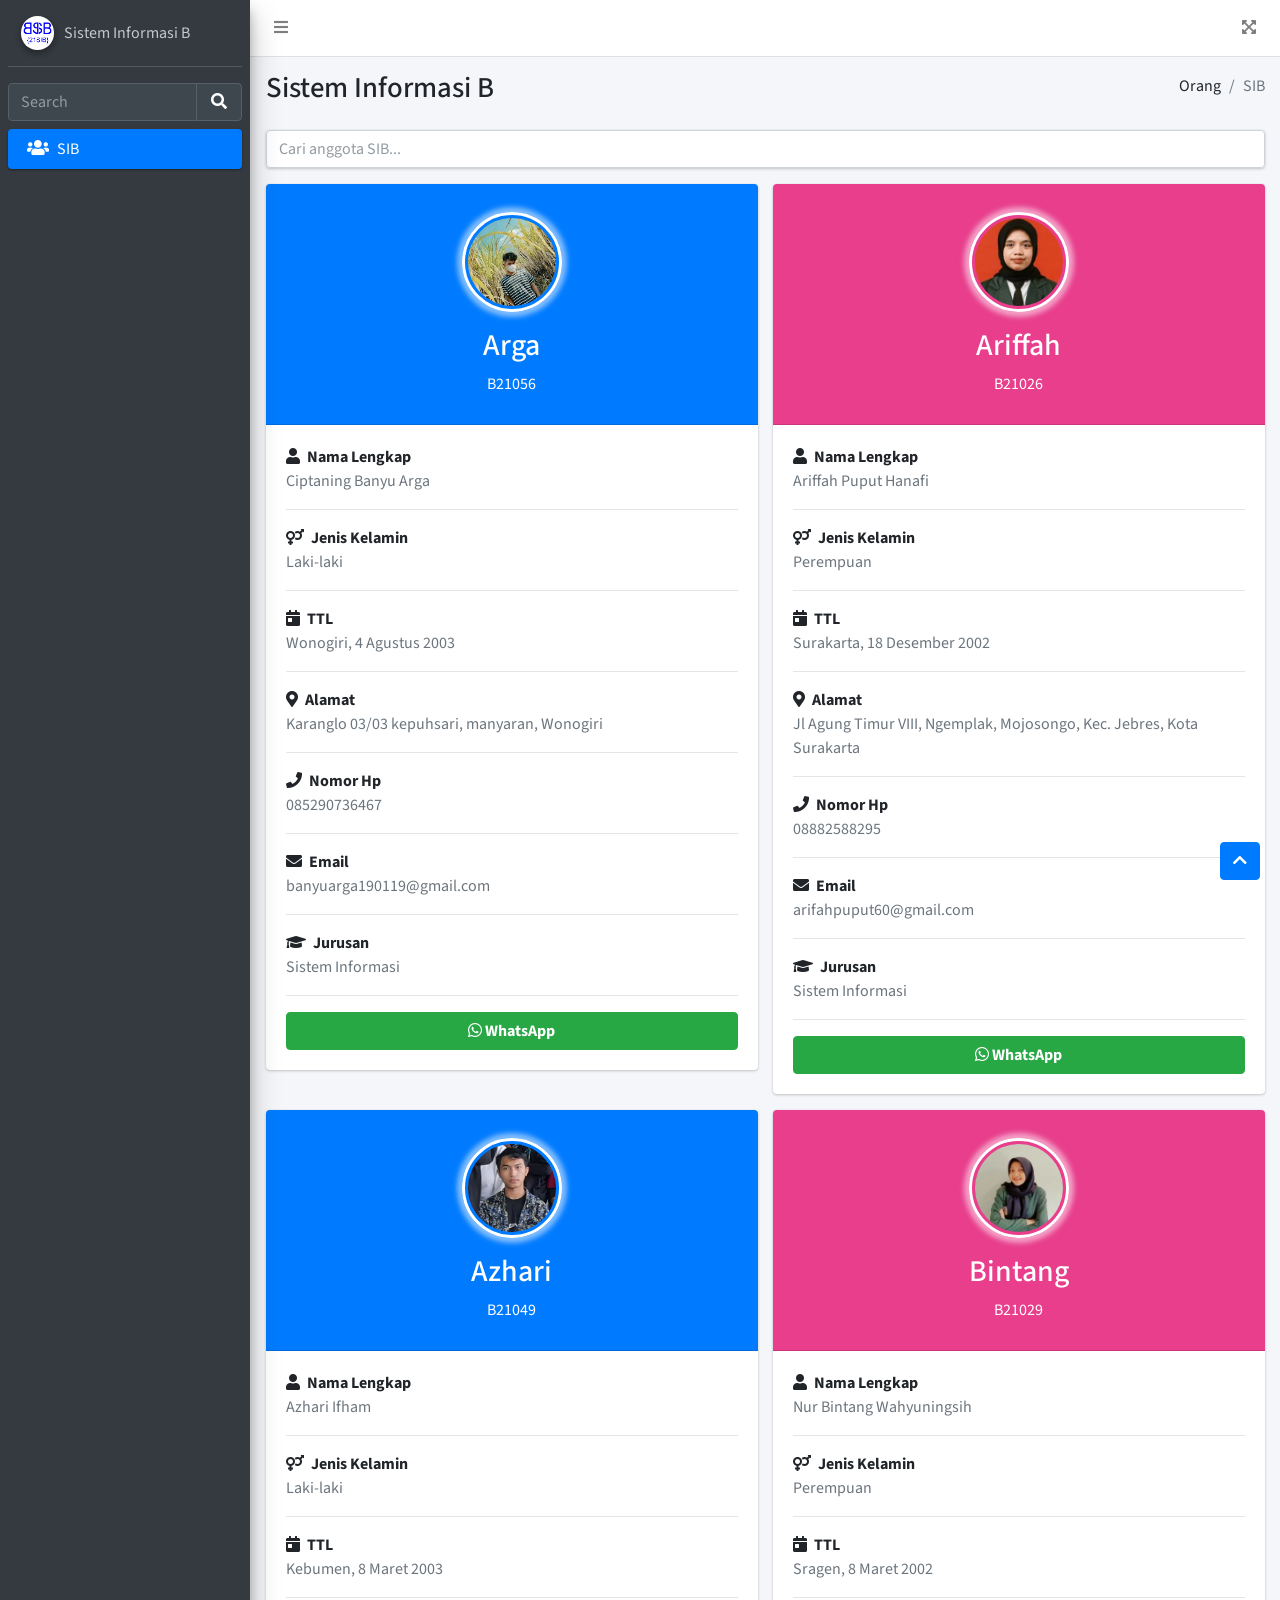
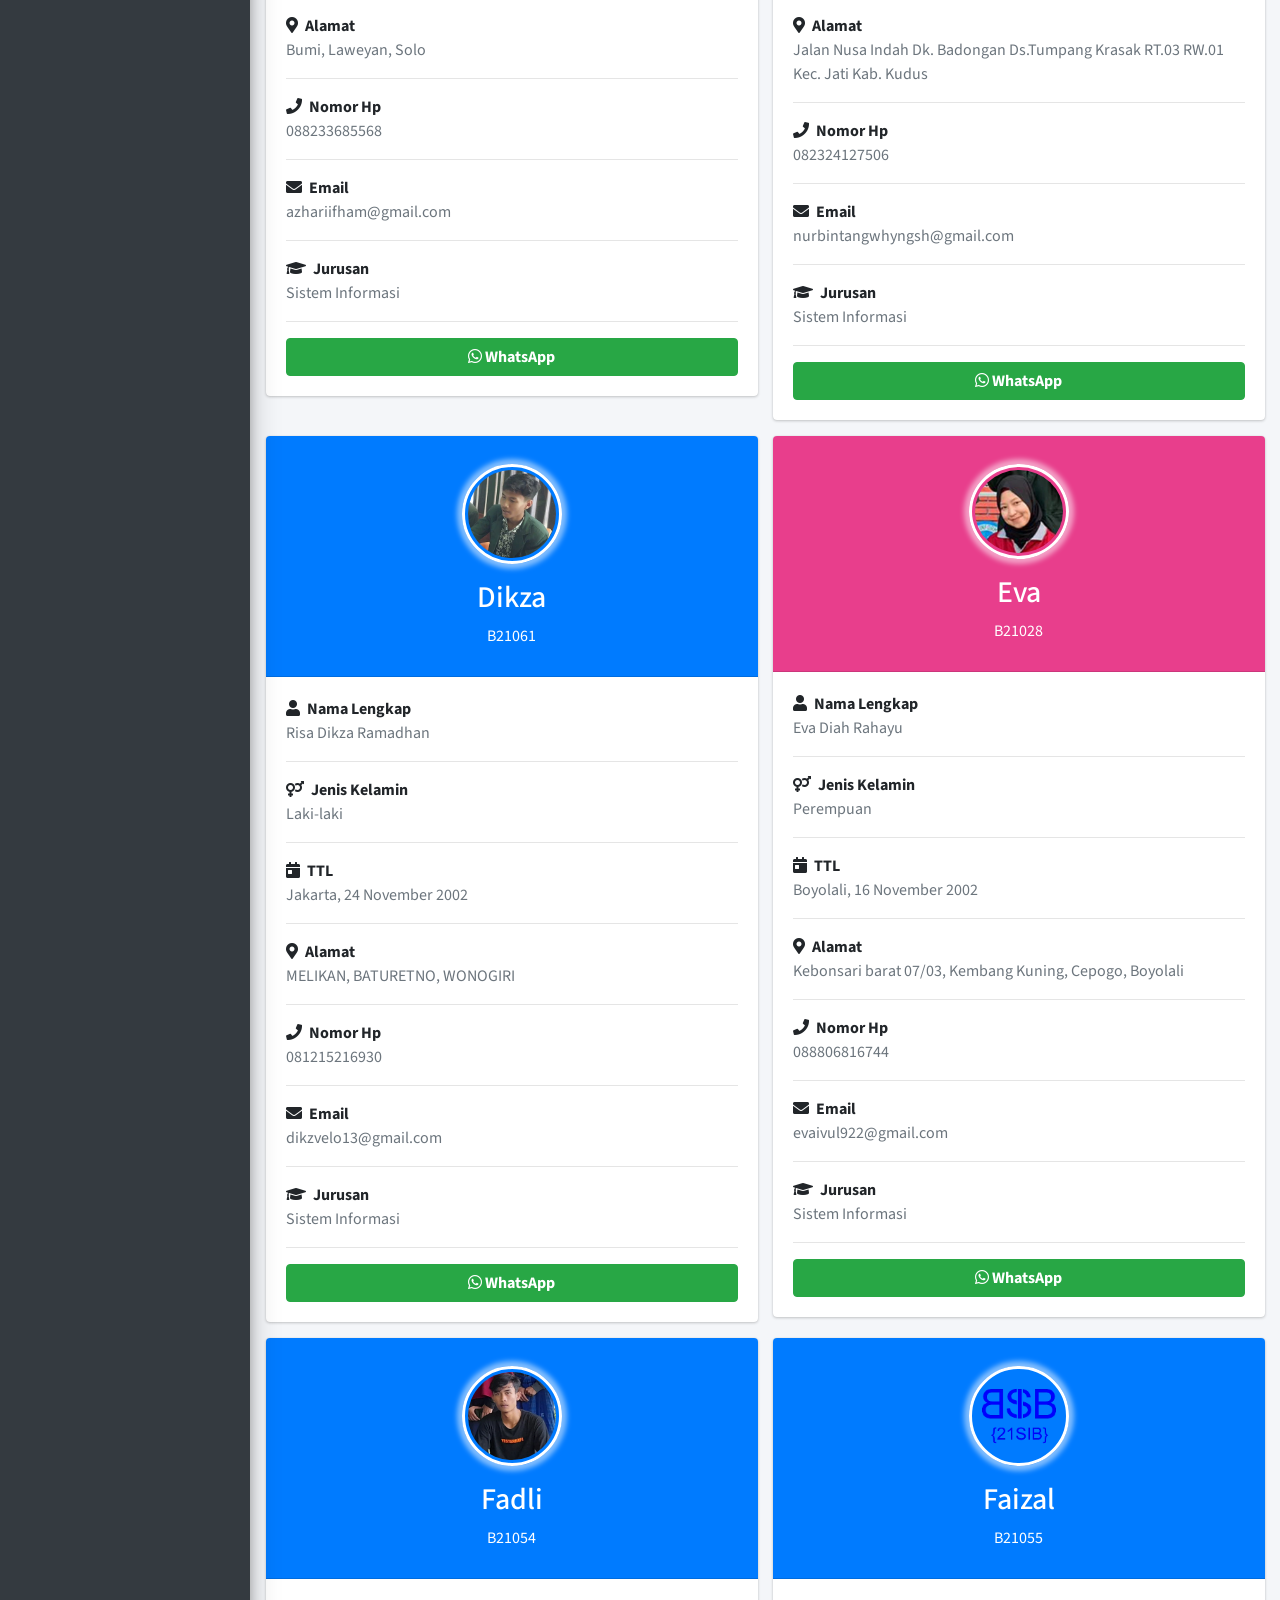
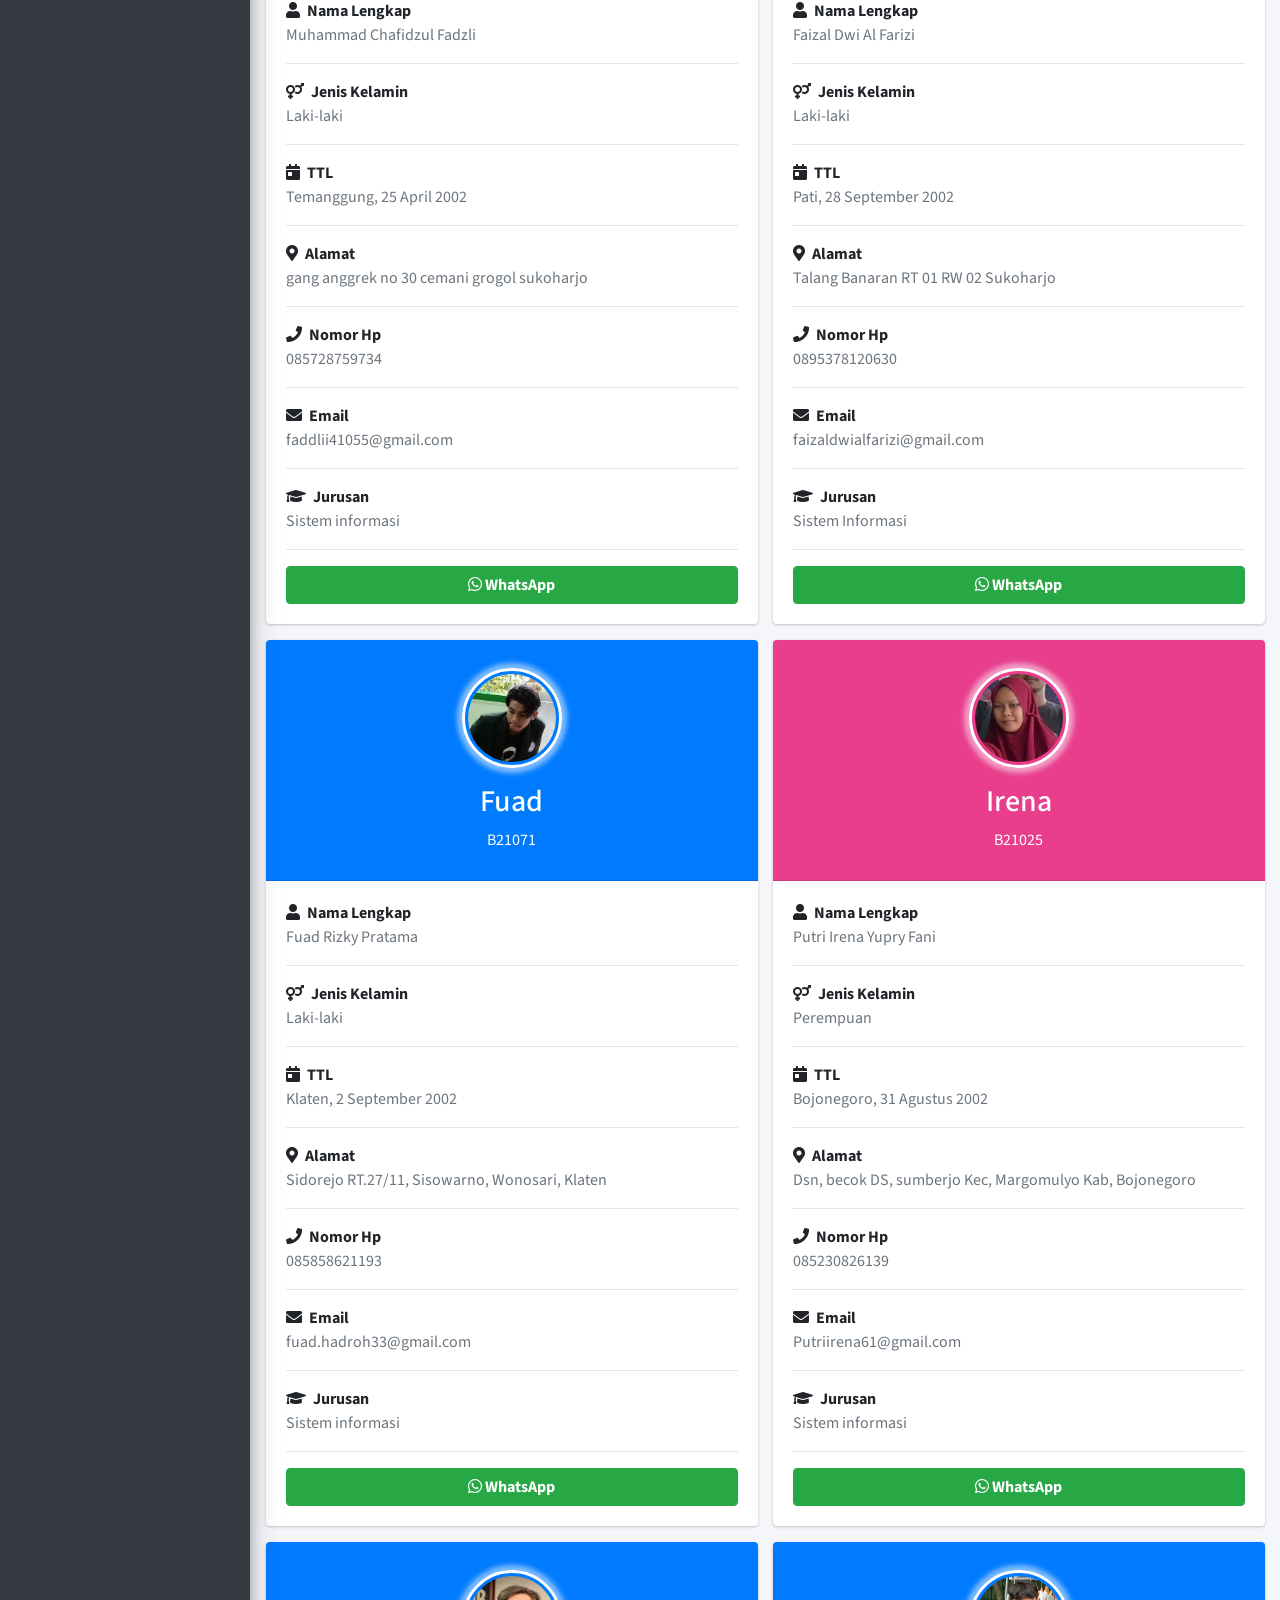
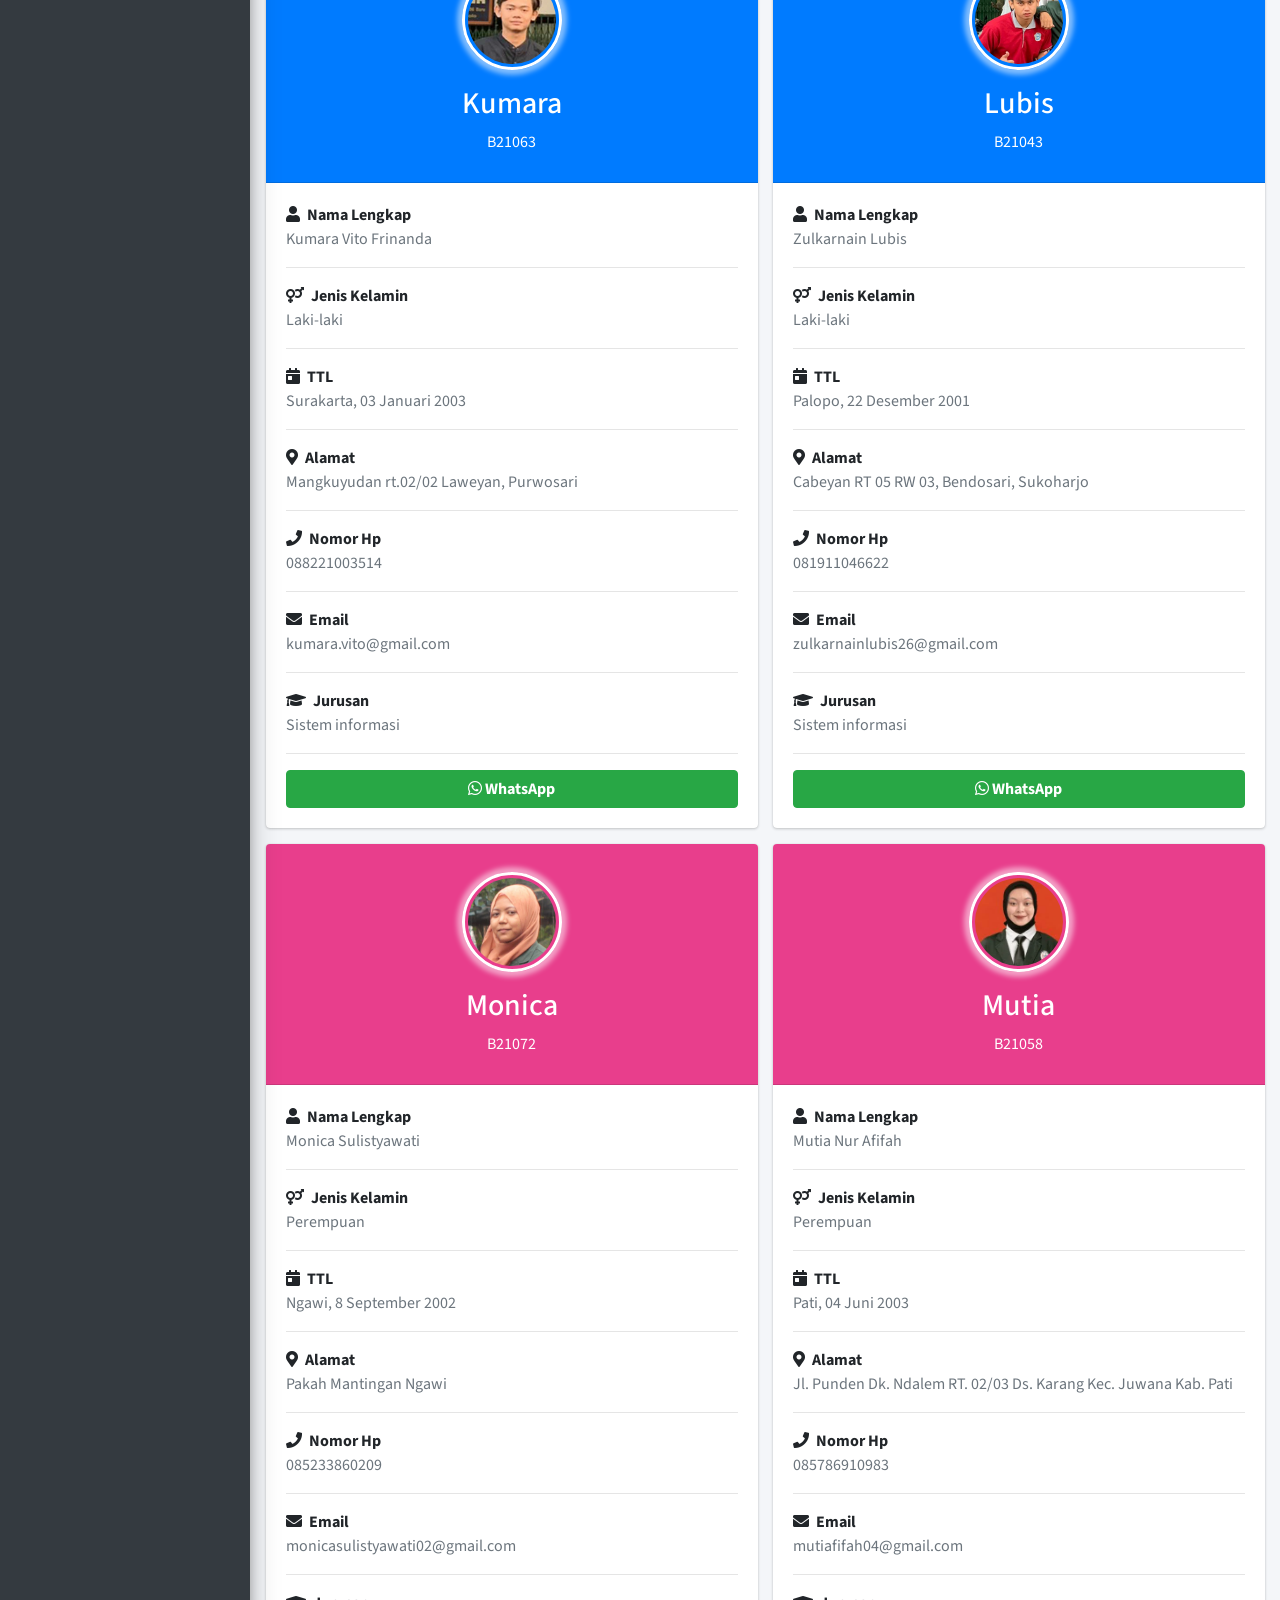
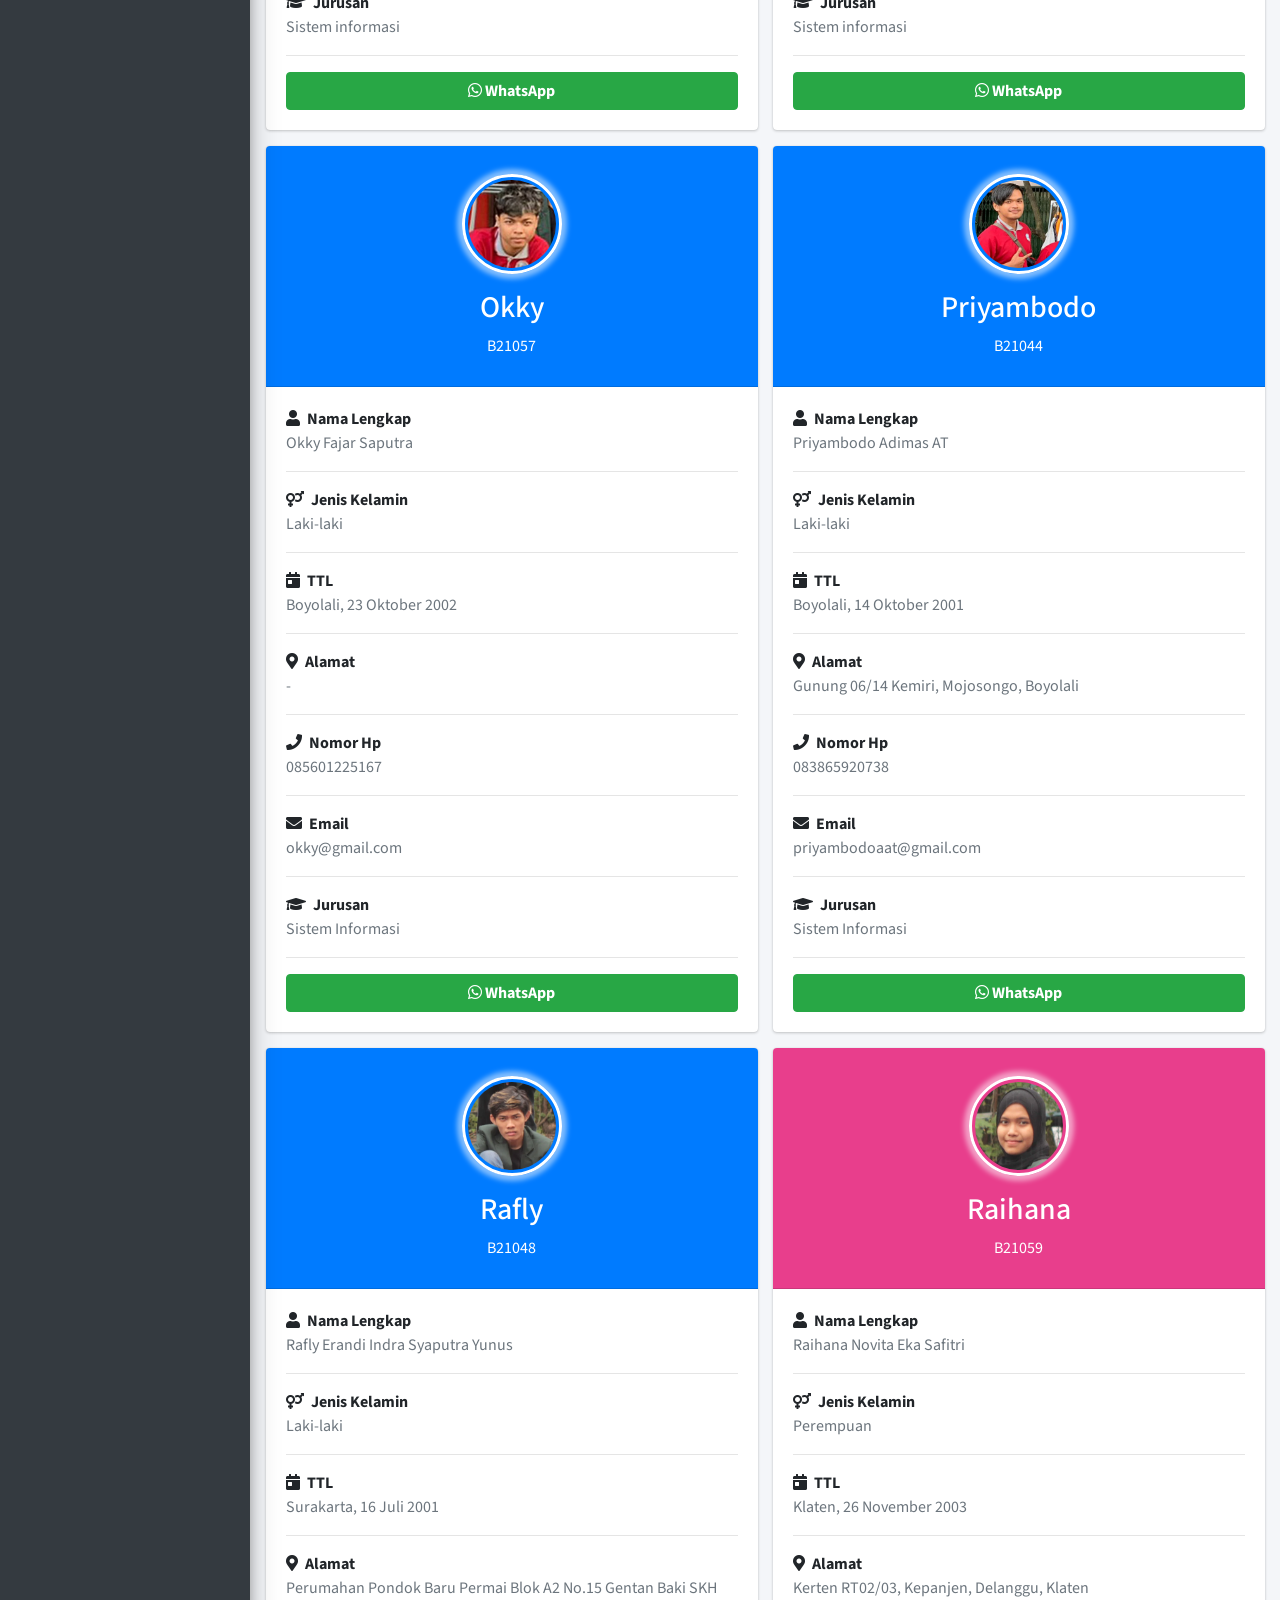
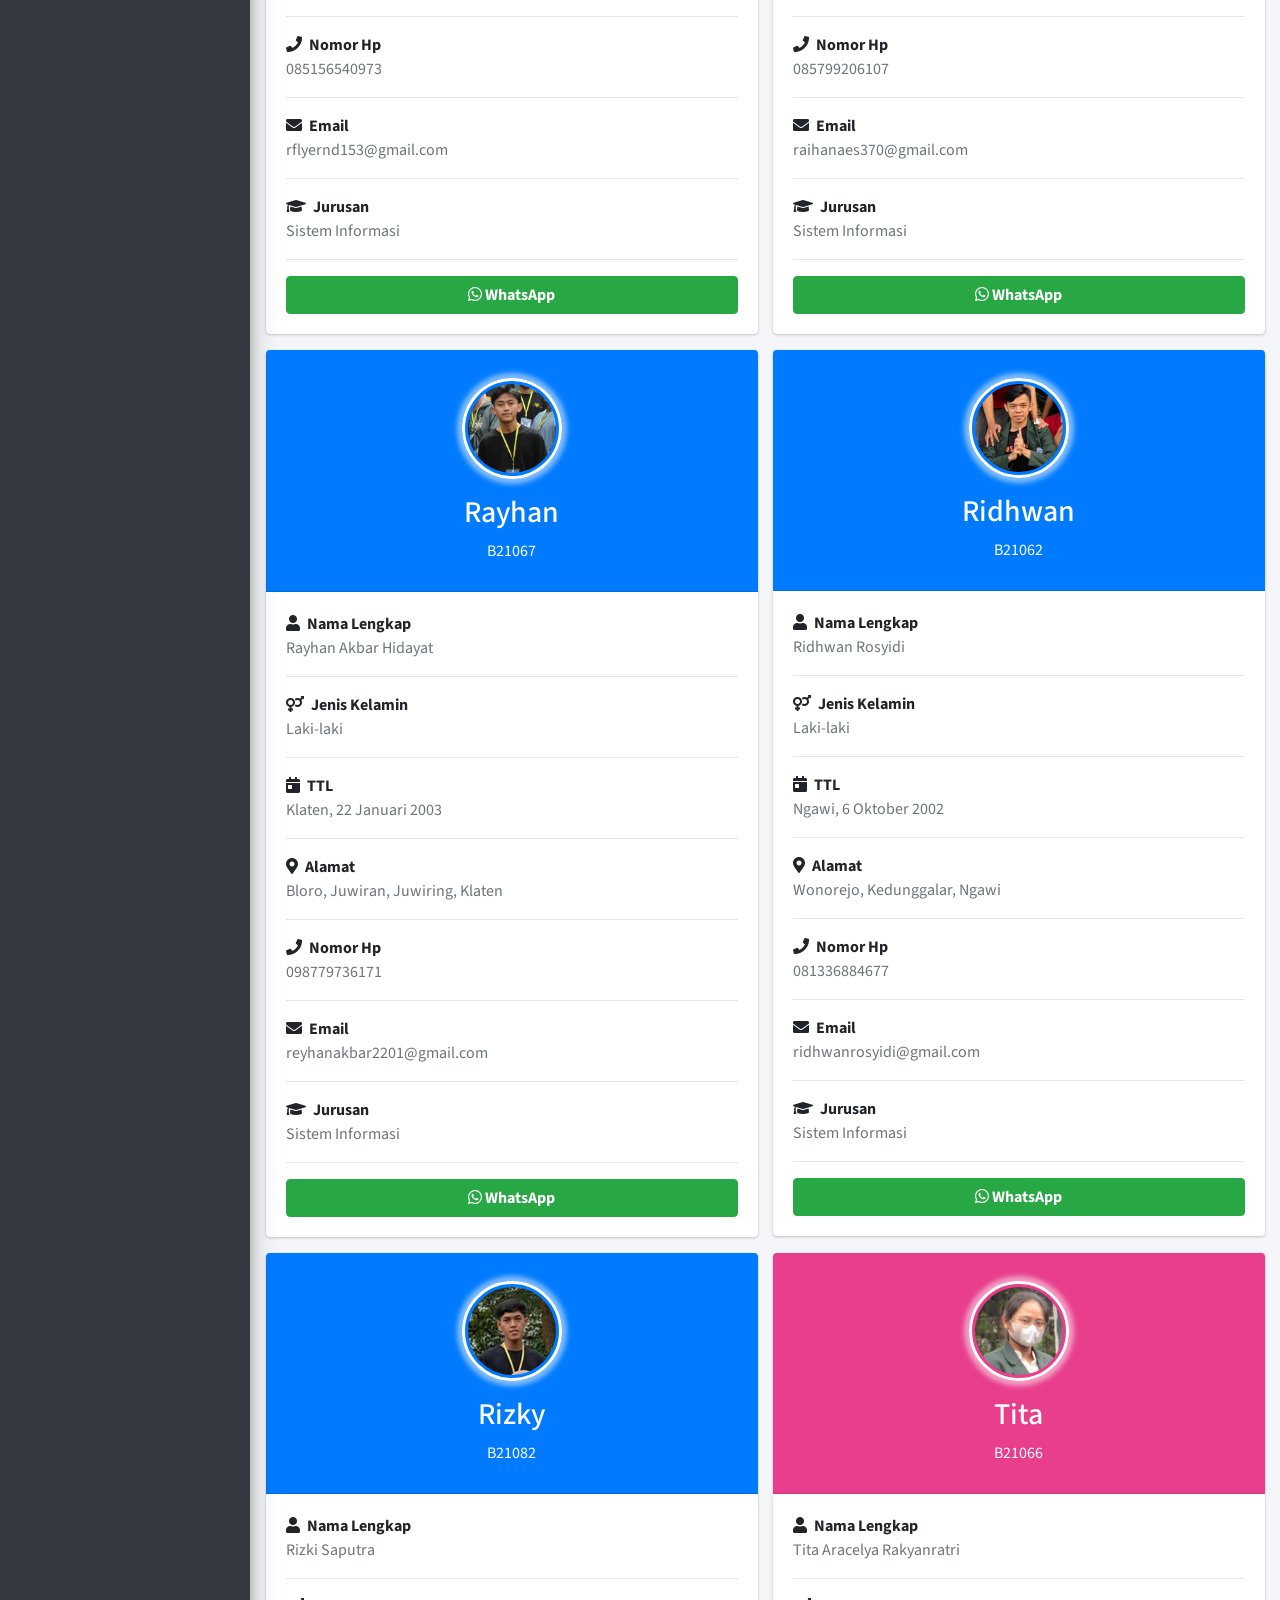
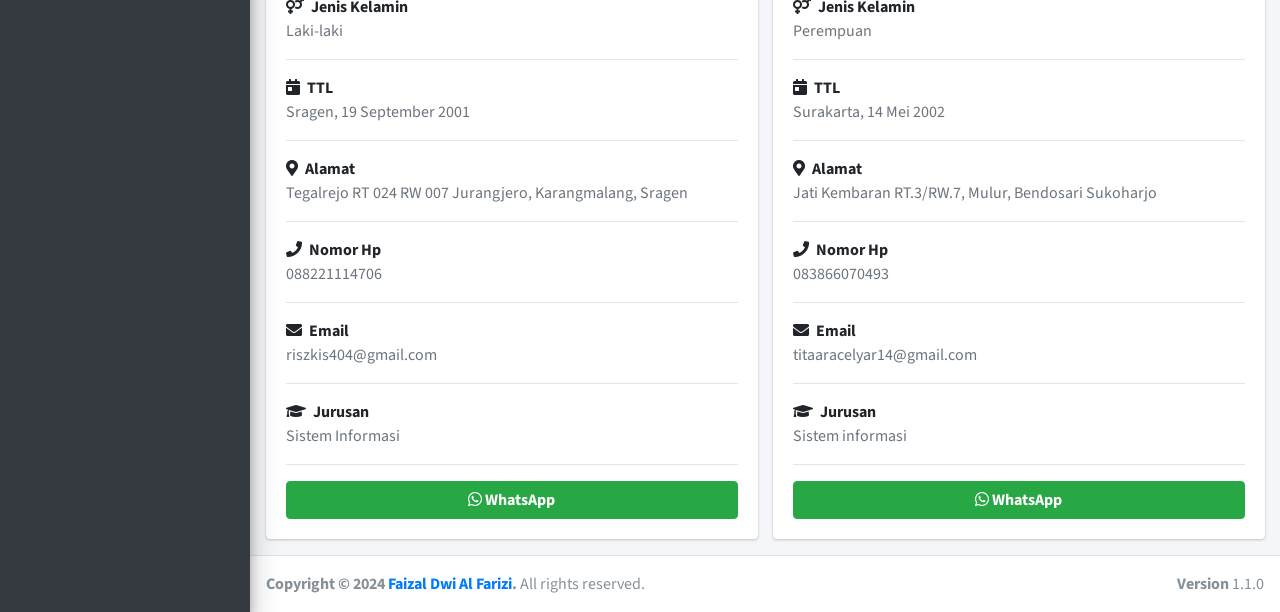
==== commit 48fd3cec: "fda" ====
--- a/index.html
+++ b/index.html
@@ -11,7 +11,7 @@
     <meta content="Syiber" name="keywords">
 
     <!-- Logo -->
-    <link rel="shortcut icon" href="asset/img/sib.png" type="image/x-icon">
+    <link rel="shortcut icon" href="asset/img/logo/sib.webp" type="image/x-icon">
 
     <!-- Google Font: Source Sans Pro -->
     <link rel="stylesheet"
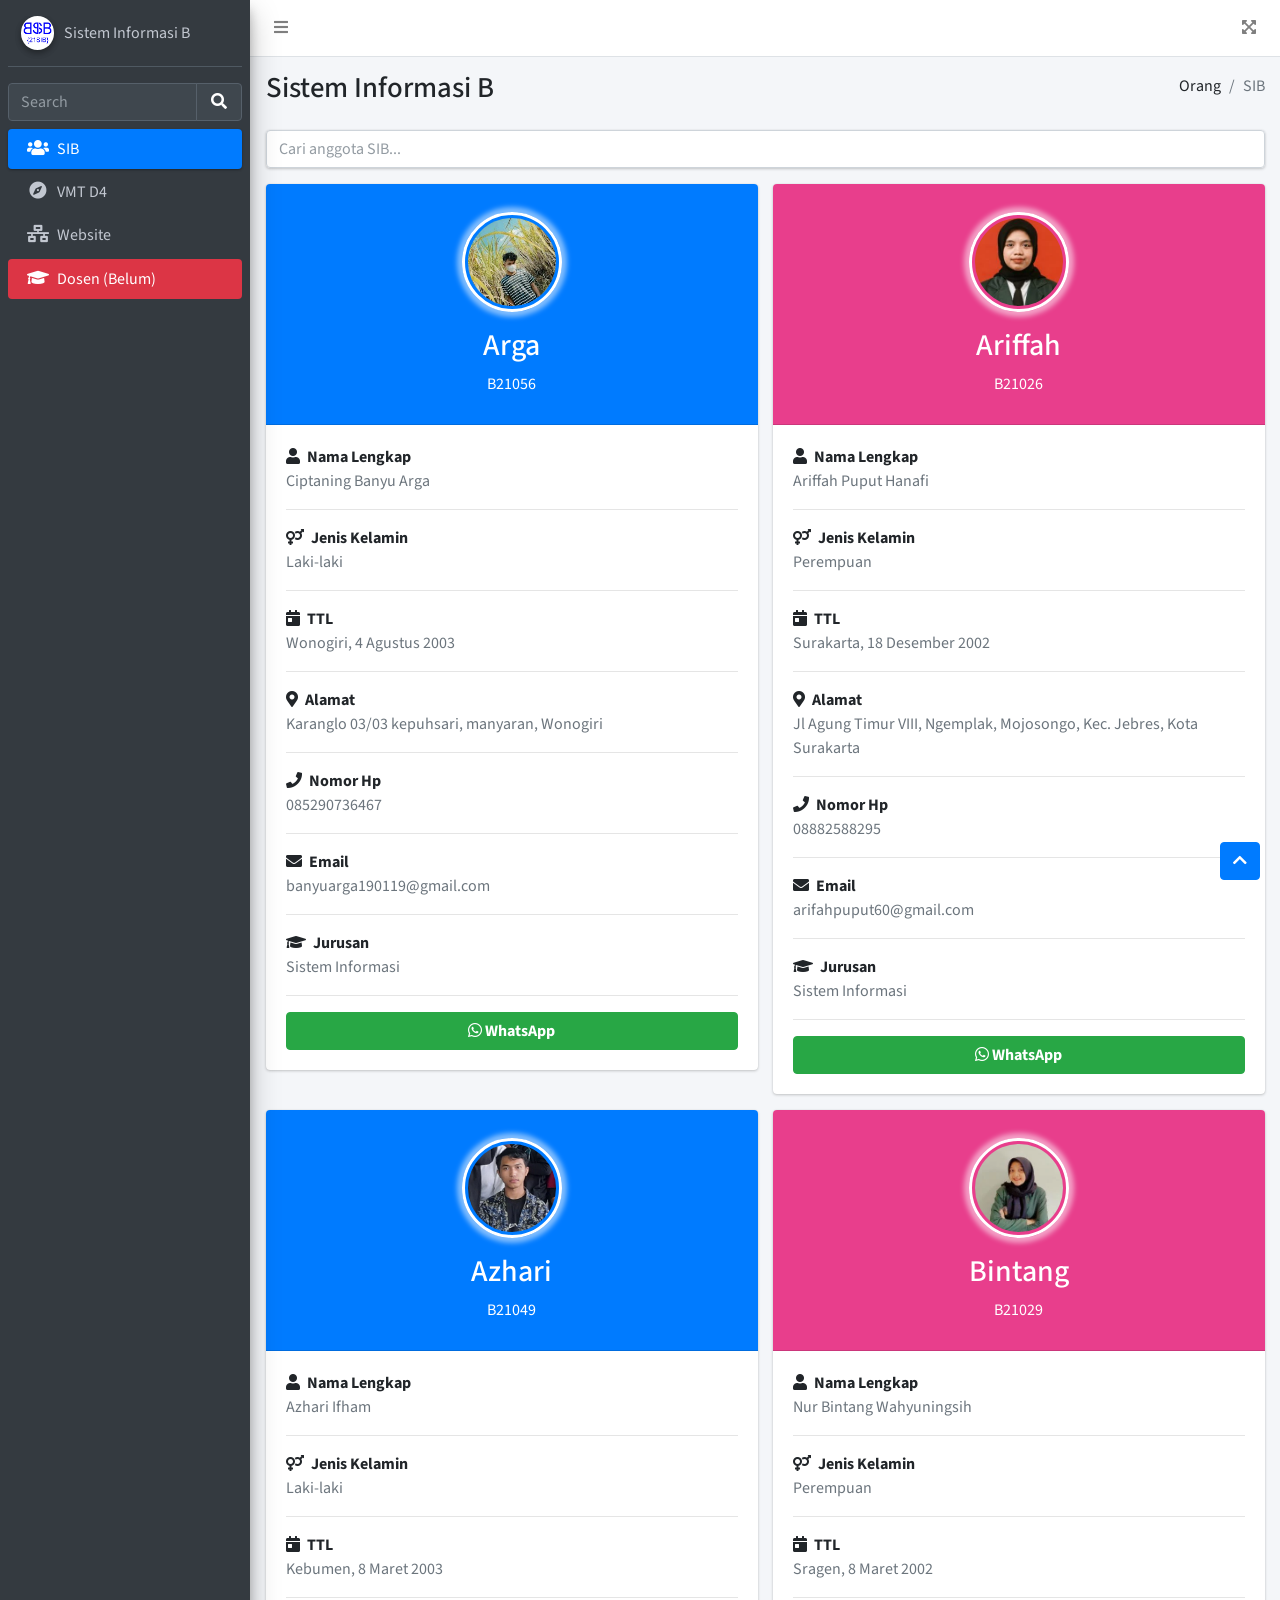
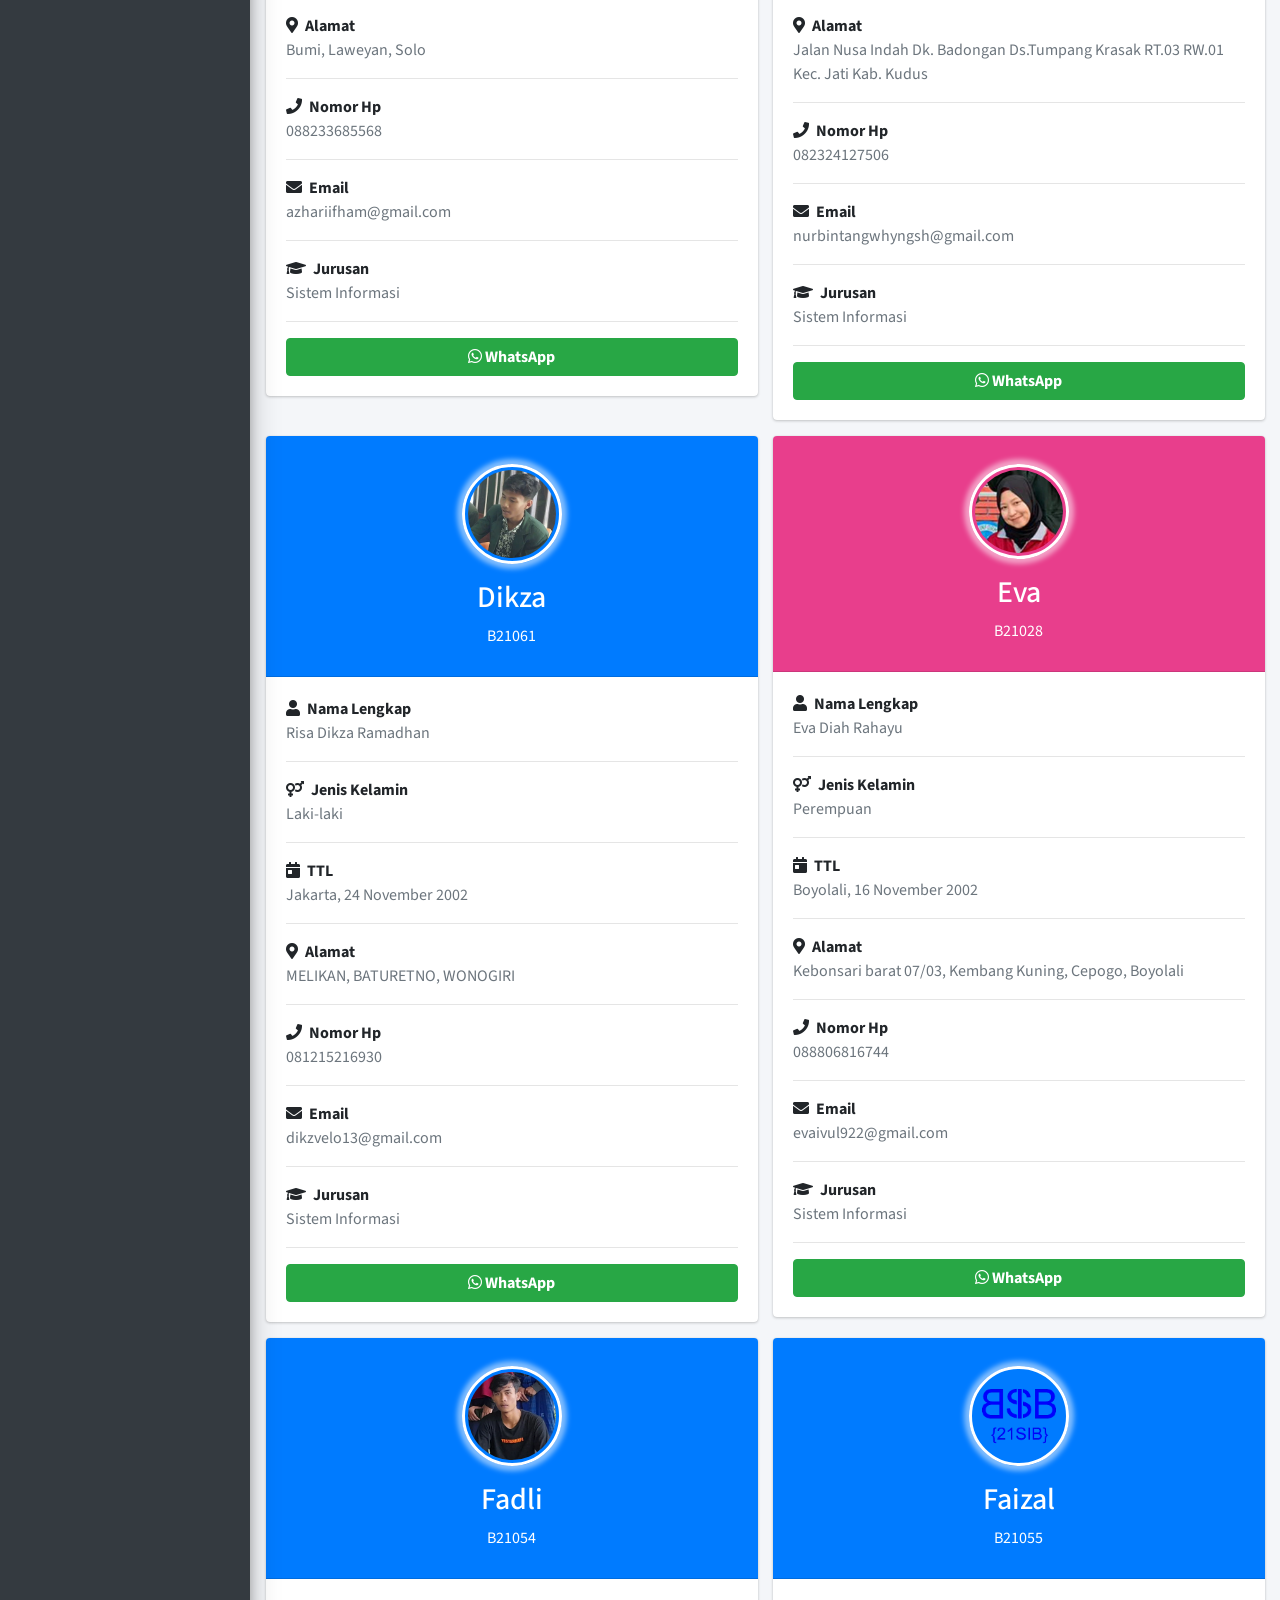
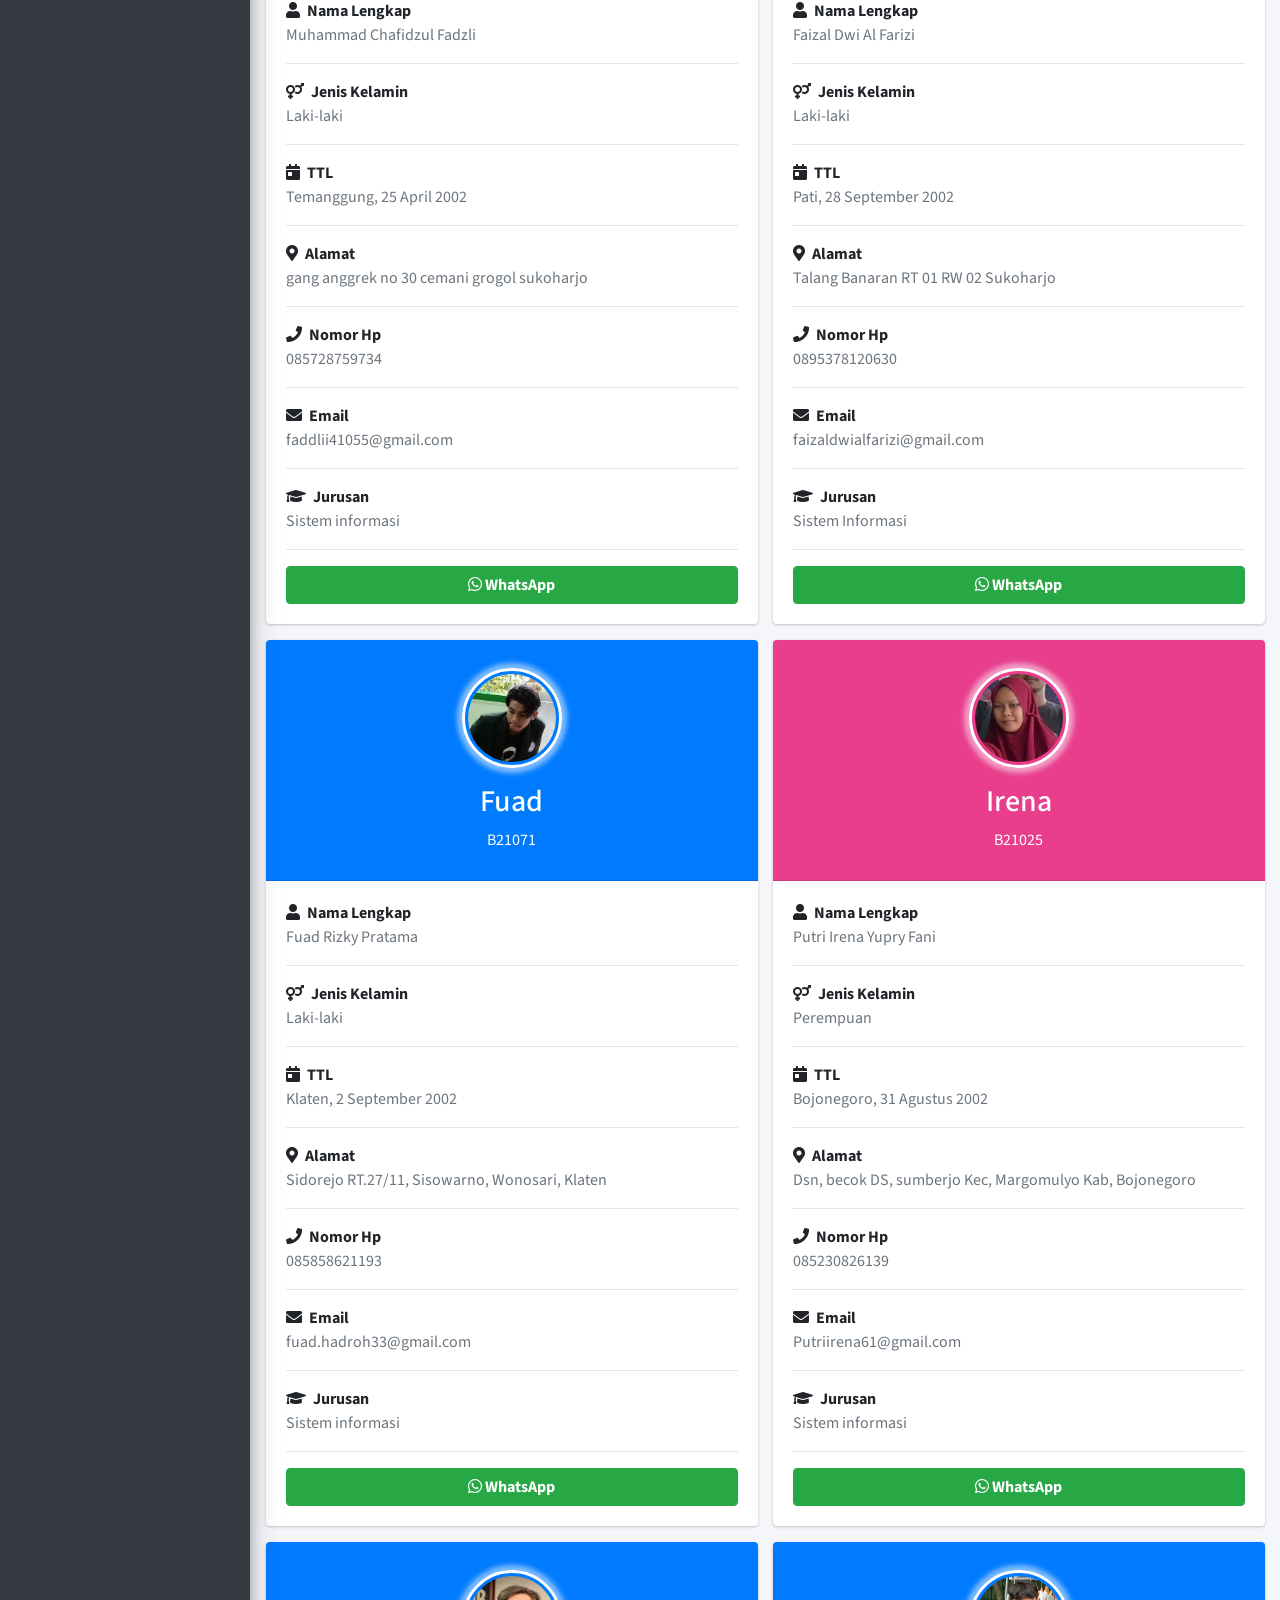
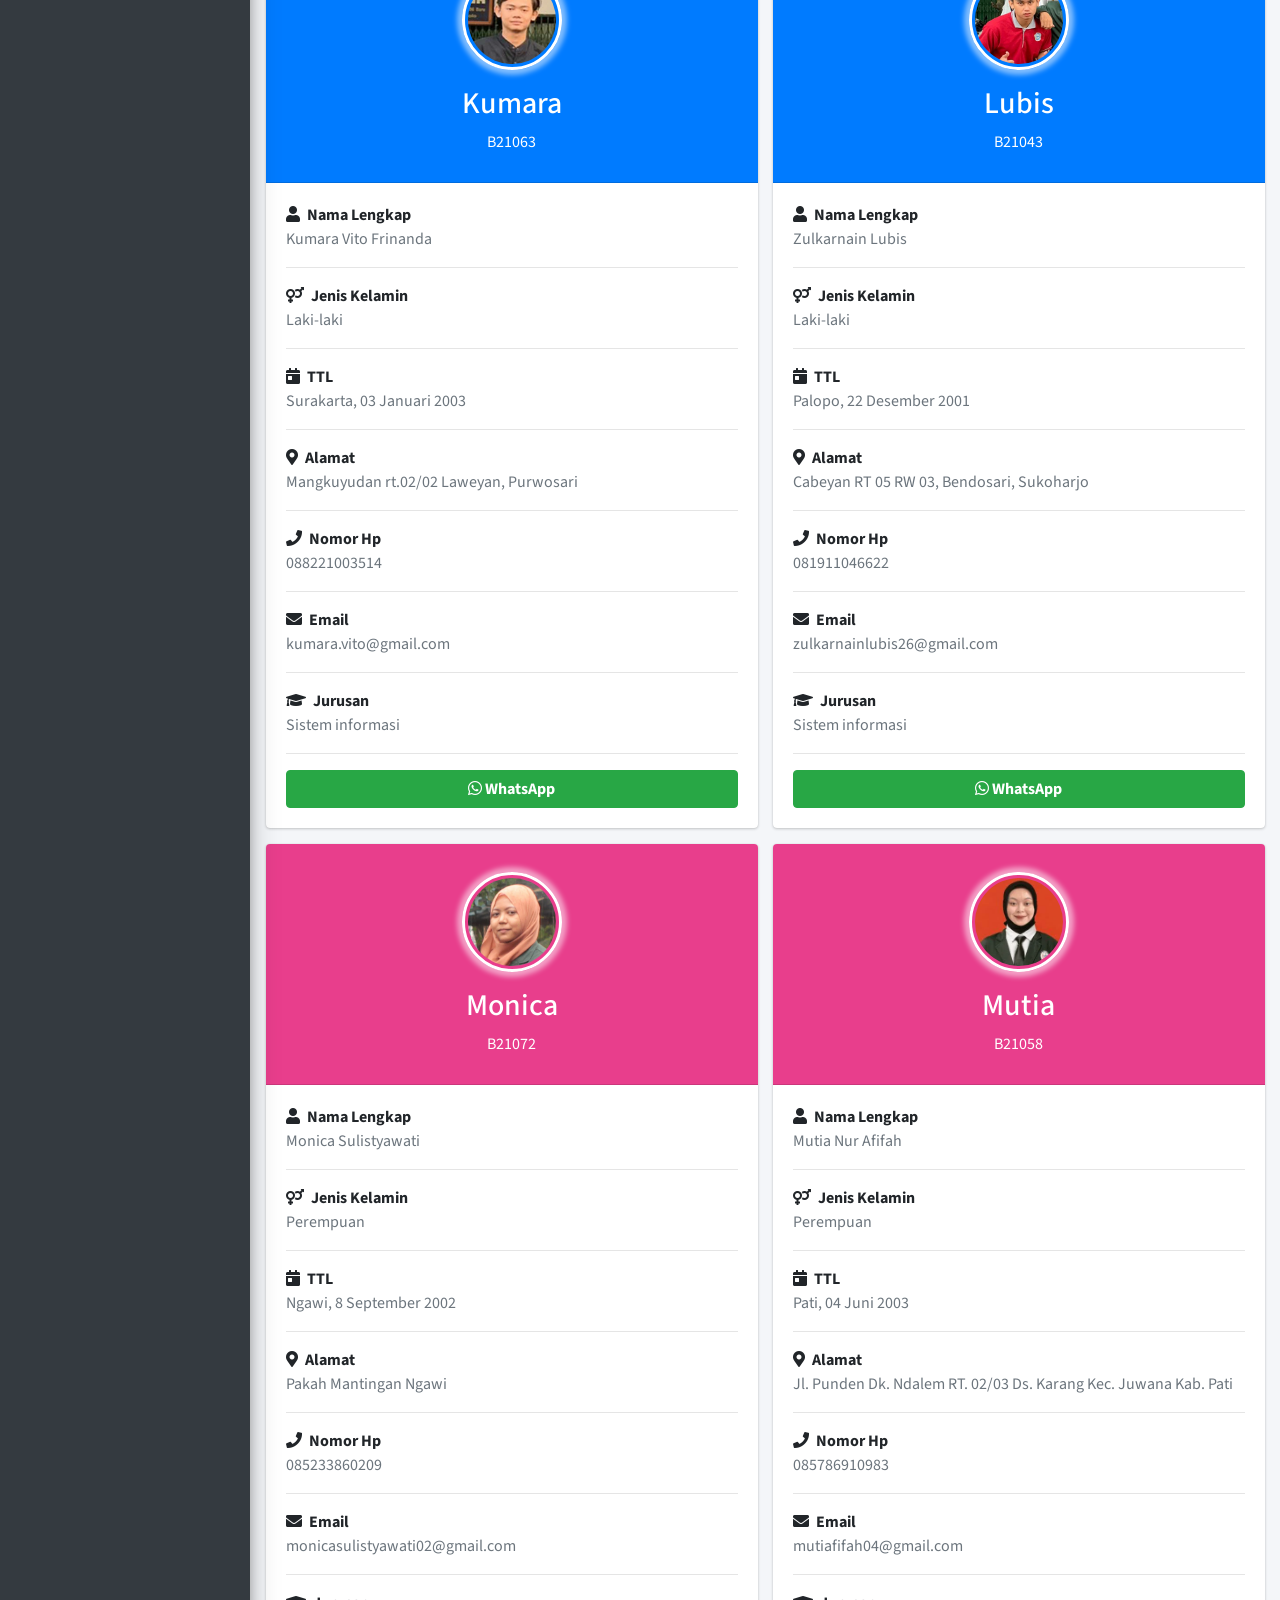
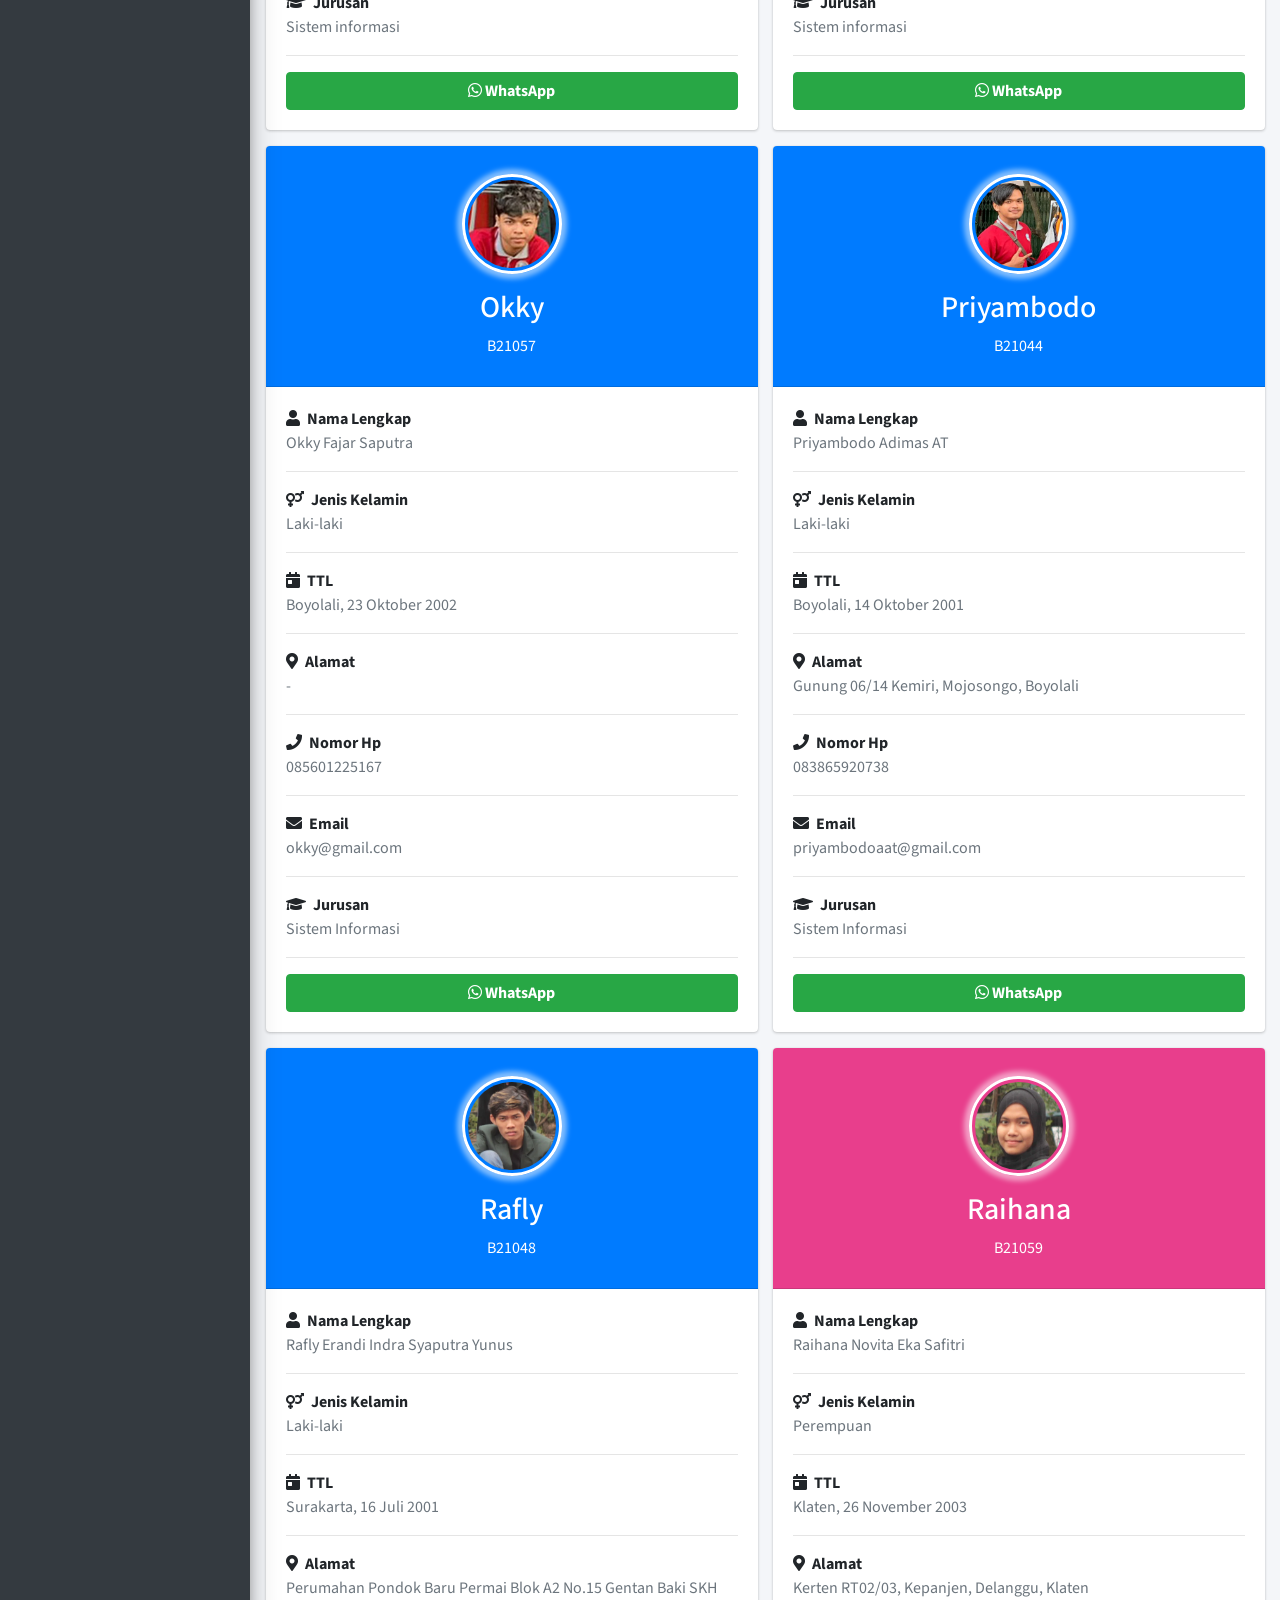
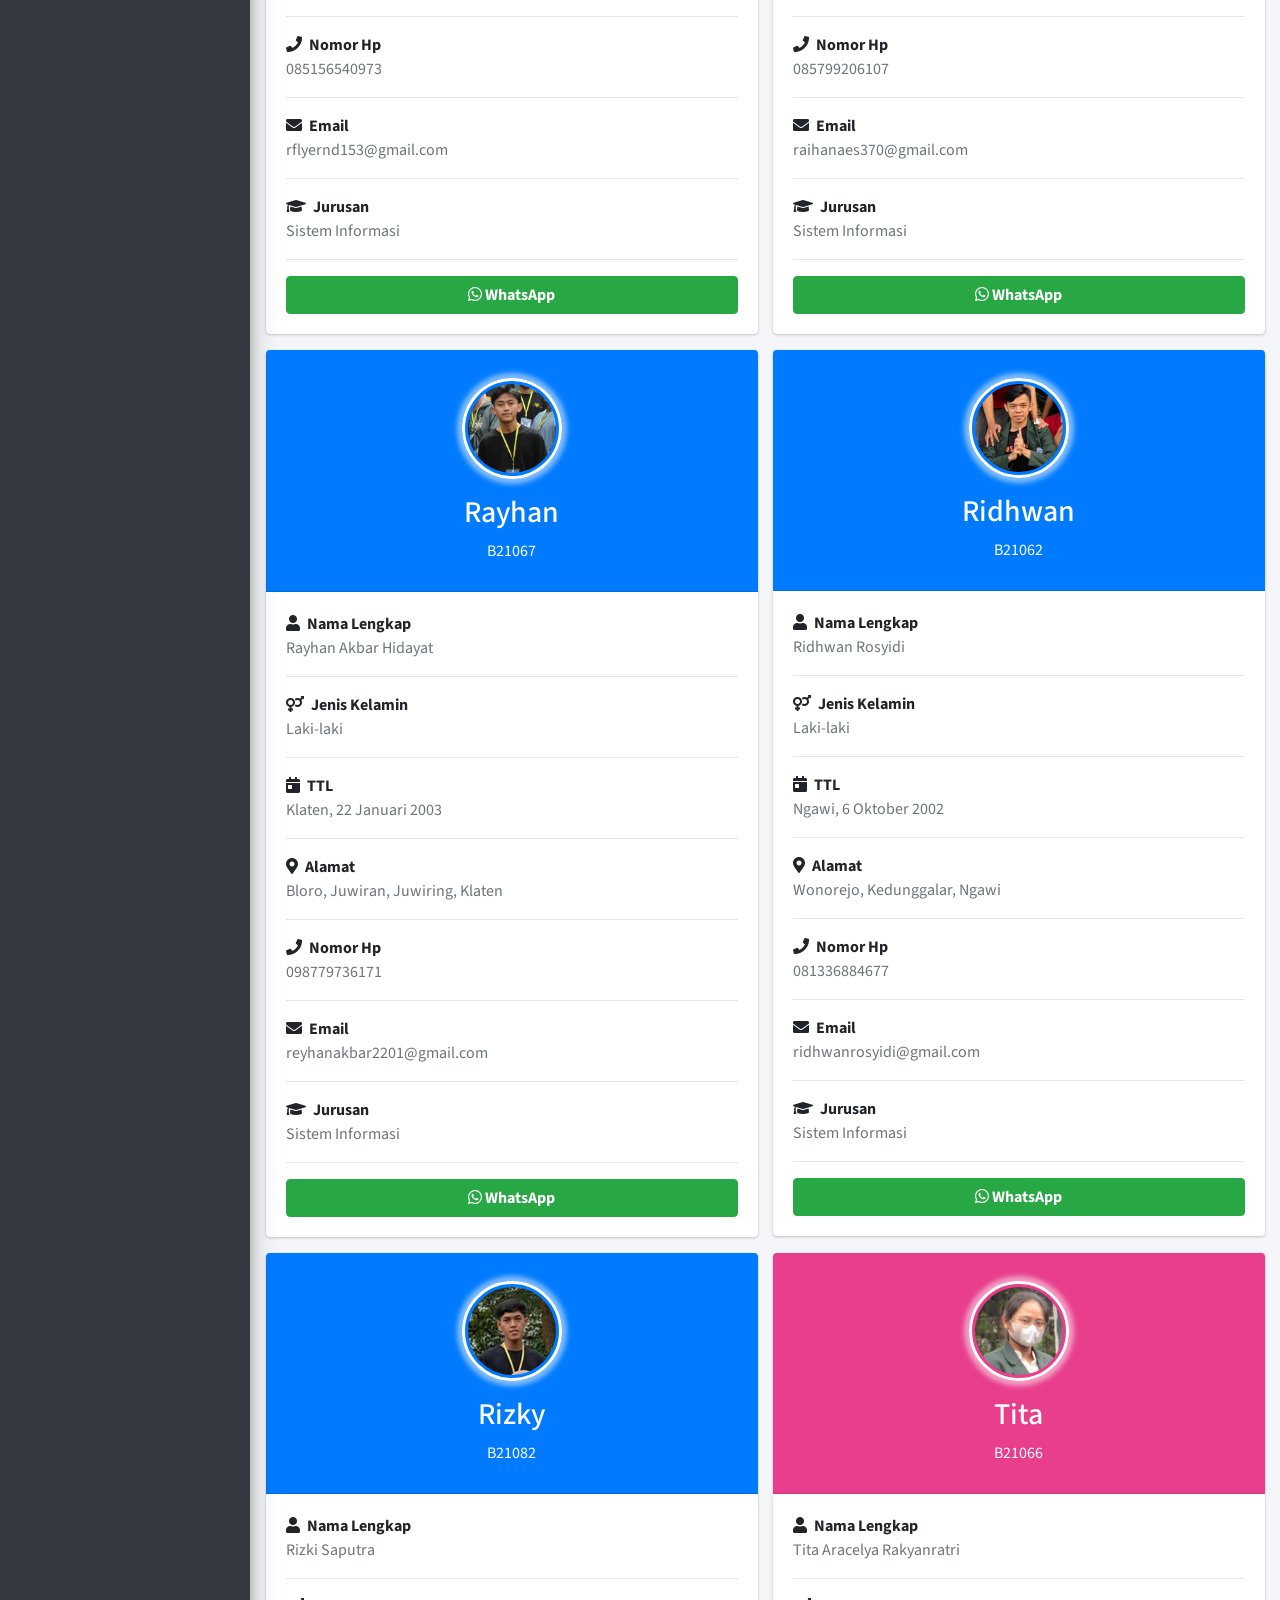
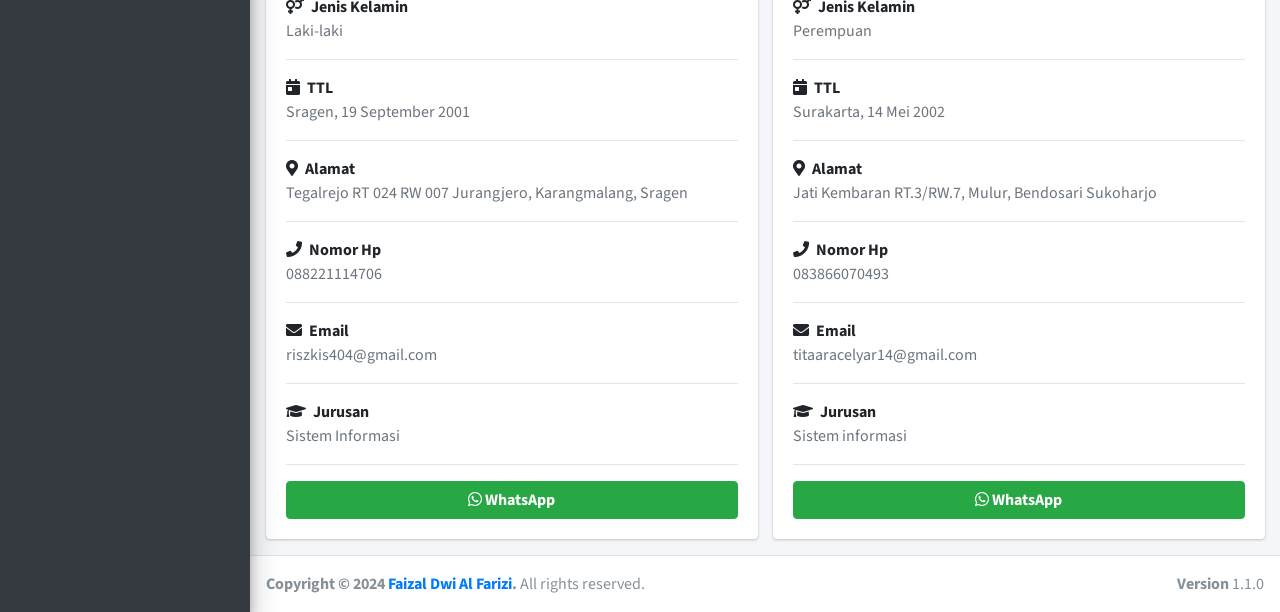
==== commit c780ef2c: "fda" ====
--- a/index.html
+++ b/index.html
@@ -2,190 +2,15 @@
 <html lang="en">
 
 <head>
-    <meta charset="utf-8">
-    <meta content="width=device-width, initial-scale=1.0" name="viewport">
-
-    <title>SIB</title>
-    <meta content="Author" name="Faizal Dwi Al Farizi">
-    <meta content="Bismillah" name="description">
-    <meta content="Syiber" name="keywords">
-
-    <!-- Logo -->
-    <link rel="shortcut icon" href="asset/img/logo/sib.webp" type="image/x-icon">
-
-    <!-- Google Font: Source Sans Pro -->
-    <link rel="stylesheet"
-        href="https://fonts.googleapis.com/css?family=Source+Sans+Pro:300,400,400i,700&amp;display=fallback">
-    <!-- Font Awesome -->
-    <link rel="stylesheet" href="plugins/fontawesome-free/css/all.min.css">
-    <!-- Theme style -->
-    <link rel="stylesheet" href="asset/css/adminlte.min.css">
+    <meta charset="UTF-8">
+    <meta name="viewport" content="width=device-width, initial-scale=1.0">
+    <title>Bismillah</title>
 </head>
 
-<body class="hold-transition sidebar-mini">
-
-    <div class="wrapper">
-
-        <!-- Navbar -->
-        <nav class="main-header navbar navbar-expand navbar-white navbar-light">
-
-            <ul class="navbar-nav">
-                <li class="nav-item">
-                    <a class="nav-link" data-widget="pushmenu" href="#" role="button"><i class="fas fa-bars"></i></a>
-                </li>
-            </ul>
-
-            <!-- Right navbar links -->
-            <ul class="navbar-nav ml-auto">
-                <li class="nav-item">
-                    <a class="nav-link" data-widget="fullscreen" href="#" role="button">
-                        <i class="fas fa-expand-arrows-alt"></i>
-                    </a>
-                </li>
-            </ul>
-        </nav>
-        <!-- /.navbar -->
-
-        <!-- Main Sidebar Container -->
-        <div id="sidebar-container"></div>
-
-        <!-- Content Wrapper. Contains page content -->
-        <div class="content-wrapper" style="min-height: 719.812px;">
-            <!-- Content Header (Page header) -->
-            <section class="content-header">
-                <div class="container-fluid">
-                    <div class="row mb-2">
-                        <div class="col-sm-6">
-                            <h1>Sistem Informasi B</h1>
-                        </div>
-                        <div class="col-sm-6">
-                            <ol class="breadcrumb float-sm-right">
-                                <li class="breadcrumb-item">Orang</li>
-                                <li class="breadcrumb-item active">SIB</li>
-                            </ol>
-                        </div>
-                    </div>
-                </div><!-- /.container-fluid -->
-            </section>
-
-            <!-- Main content -->
-            <section class="content">
-                <div class="container-fluid">
-                    <div id="sib-container"></div>
-                    <!-- /.row -->
-                </div>
-                <!-- /.container-fluid -->
-            </section>
-            <!-- /.content -->
-        </div>
-        <!-- /.content-wrapper -->
-
-        <footer class="main-footer">
-            <div class="float-right d-none d-sm-block">
-                <b>Version</b> 1.1.0
-            </div>
-            <strong>Copyright © 2024 <a href="#">Faizal Dwi Al Farizi</a>.</strong> All rights reserved.
-        </footer>
-
-        <a href="#" class="back-to-top d-flex align-items-center justify-content-center"><i
-                class="bi bi-arrow-up-short"></i></a>
-
-        <!-- Control Sidebar -->
-        <aside class="control-sidebar control-sidebar-dark">
-            <!-- Control sidebar content goes here -->
-        </aside>
-        <!-- /.control-sidebar -->
-    </div>
-    <!-- ./wrapper -->
-
-    <a id="back-to-top" href="#" class="btn btn-primary back-to-top" role="button" aria-label="Scroll to top">
-        <i class="fas fa-chevron-up"></i>
-    </a>
-
-    <!-- jQuery -->
-    <script src="plugins/jquery/jquery.min.js"></script>
-    <!-- Bootstrap 4 -->
-    <script src="plugins/bootstrap/js/bootstrap.bundle.min.js"></script>
-    <!-- AdminLTE App -->
-    <script src="asset/js/adminlte.min.js"></script>
-
+<body>
     <script>
-        function convertToInternationalNumber(number) {
-            if (number.startsWith('0')) {
-                return '62' + number.slice(1);
-            }
-            return number;
-        }
-
-        document.addEventListener("DOMContentLoaded", function () {
-            fetch('layout/sidebar.html')  // Pastikan path benar
-                .then(response => response.text())
-                .then(data => {
-                    const sidebarContainer = document.getElementById('sidebar-container');
-                    if (sidebarContainer) {
-                        sidebarContainer.innerHTML = data;
-                        // Mendapatkan URL halaman saat ini
-                        const currentURL = window.location.href;
-
-                        // Mendapatkan elemen link sidebar
-                        const sibLink = document.getElementById('sib-link');
-
-                        // Cek apakah URL saat ini mengandung 'index.html' untuk menambahkan class 'active'
-                        if (currentURL.includes('index.html')) {
-                            sibLink.classList.add('active');
-                        } else {
-                            sibLink.classList.add('active');
-                        }
-                    } else {
-                        console.error("Sidebar container not found");
-                    }
-                })
-                .catch(error => console.error('Error loading sidebar:', error));
-
-            fetch('data/sib.html')  // Pastikan path benar
-                .then(response => response.text())
-                .then(data => {
-                    const sibContainer = document.getElementById('sib-container');
-
-                    if (sibContainer) {
-                        sibContainer.innerHTML = data;
-                        const searchInput = document.getElementById('searchInput');
-                        const Items = document.querySelectorAll('.item');
-
-                        searchInput.addEventListener('input', function () {
-                            const query = searchInput.value.toLowerCase();
-
-                            Items.forEach(item => {
-                                // Ambil semua teks dari elemen dalam card
-                                const textContent = item.textContent.toLowerCase();
-
-                                // Tampilkan atau sembunyikan item berdasarkan pencarian
-                                if (textContent.includes(query)) {
-                                    item.style.display = '';
-                                } else {
-                                    item.style.display = 'none';
-                                }
-                            });
-                        });
-                    } else {
-                        console.error("SIB container not found");
-                    }
-
-                    const wa = document.querySelectorAll('.wa-link');
-
-                    wa.forEach(link => {
-                        // Mendapatkan nomor telepon dari data attribute
-                        const localNumber = link.getAttribute('data-phone');
-                        const internationalNumber = convertToInternationalNumber(localNumber);
-
-                        // Memperbarui href
-                        link.href = `https://wa.me/${internationalNumber}`;
-                    });
-                })
-                .catch(error => console.error('Error loading sib:', error));
-        });
+        window.location.href = "pages/sib.html";
     </script>
-
 </body>
 
 </html>
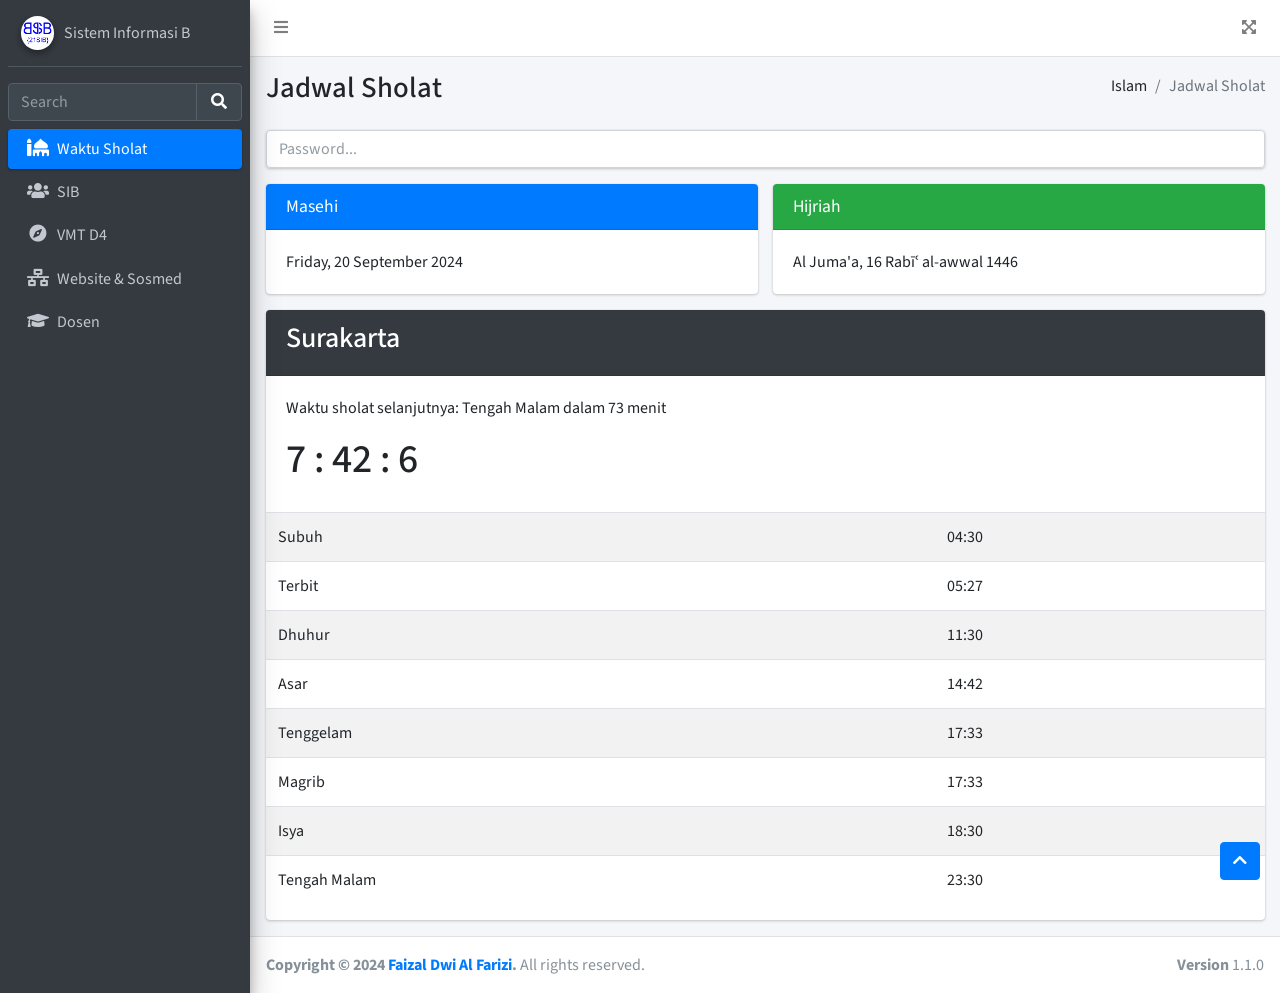
==== commit 4667ede4: "fda" ====
--- a/index.html
+++ b/index.html
@@ -9,7 +9,7 @@
 
 <body>
     <script>
-        window.location.href = "pages/sib.html";
+        window.location.href = "pages/waktu-sholat.html";
     </script>
 </body>
 
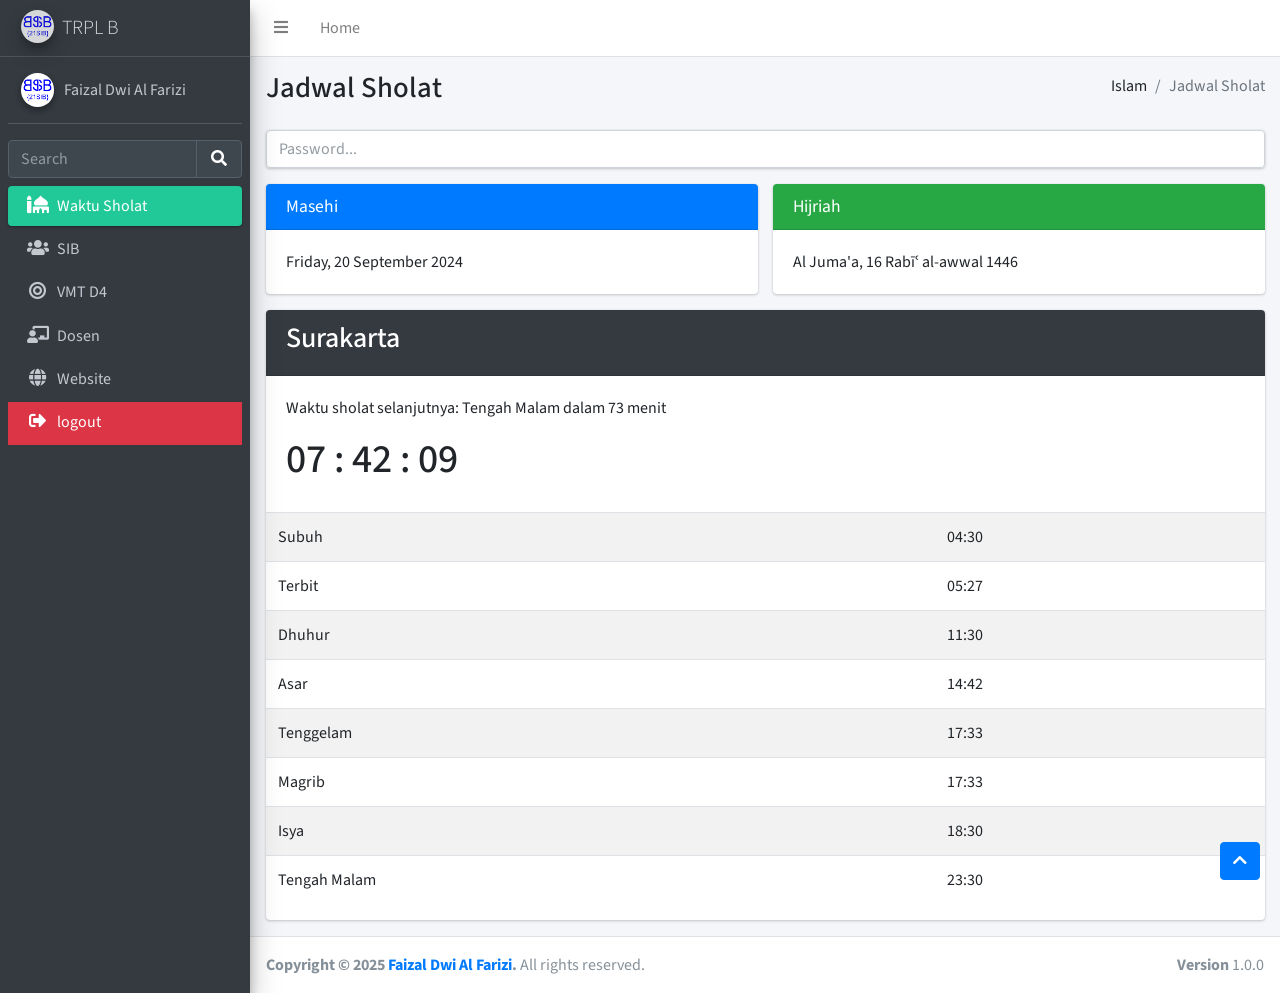
==== commit 7d2a77da: "replace all" ====
--- a/index.html
+++ b/index.html
@@ -9,7 +9,7 @@
 
 <body>
     <script>
-        window.location.href = "pages/waktu-sholat.html";
+        window.location.href = "pages/waktu_sholat.html";
     </script>
 </body>
 
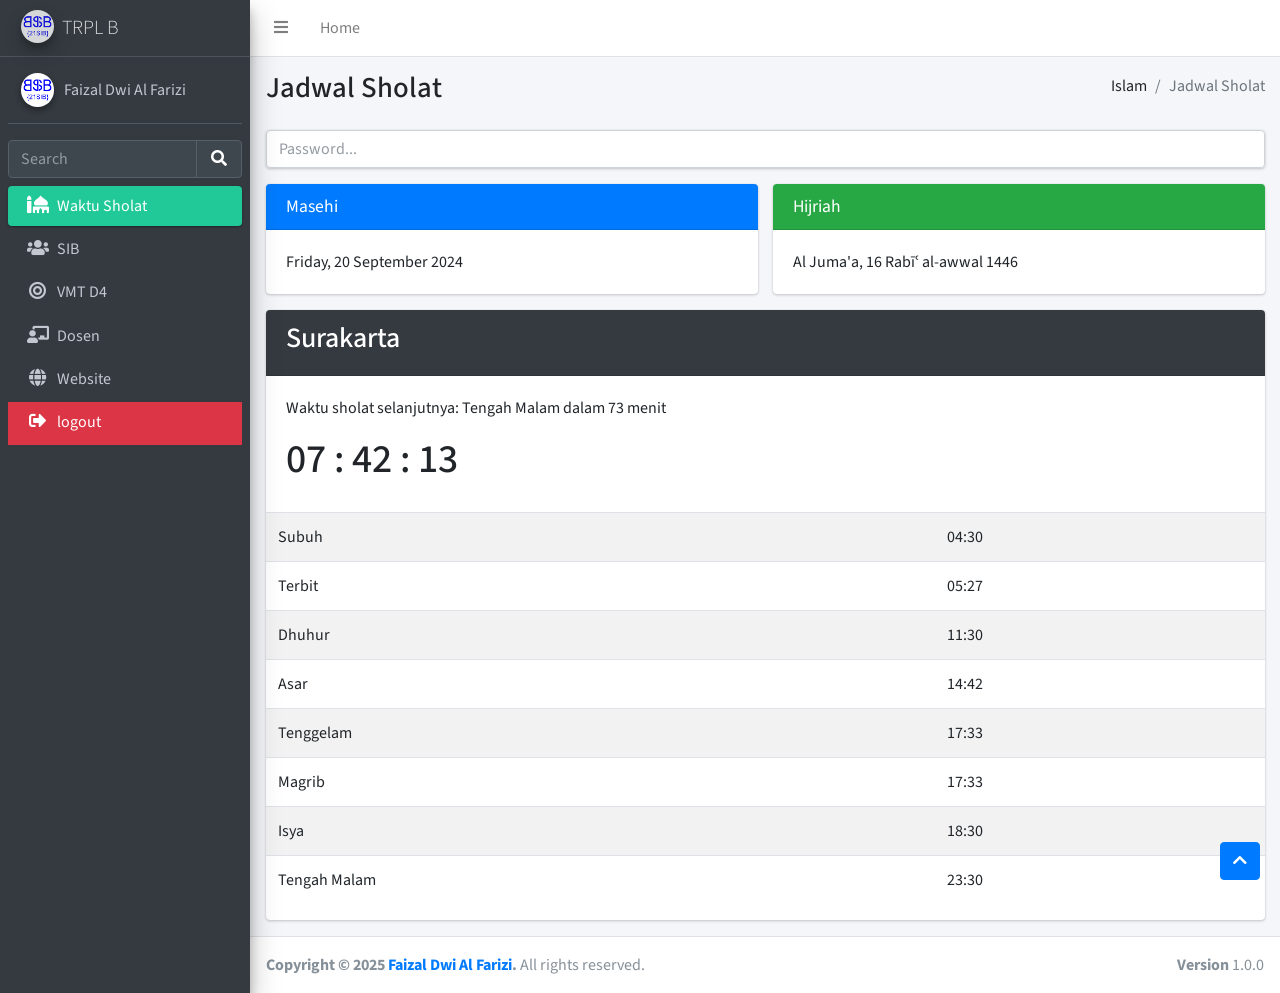
==== commit 9f2ec7f2: "Mengganti logo dari .webp ke .ico" ====
--- a/index.html
+++ b/index.html
@@ -1,16 +1,19 @@
 <!DOCTYPE html>
 <html lang="en">
+  <head>
+    <meta charset="UTF-8" />
+    <meta name="viewport" content="width=device-width, initial-scale=1.0" />
+    <link
+      rel="shortcut icon"
+      href="asset/img/logo/sib.ico"
+      type="image/x-icon"
+    />
+    <title>Bismillah</title>
+  </head>
 
-<head>
-    <meta charset="UTF-8">
-    <meta name="viewport" content="width=device-width, initial-scale=1.0">
-    <title>Bismillah</title>
-</head>
-
-<body>
+  <body>
     <script>
-        window.location.href = "pages/waktu_sholat.html";
+      window.location.href = "pages/waktu_sholat.html";
     </script>
-</body>
-
-</html>+  </body>
+</html>
